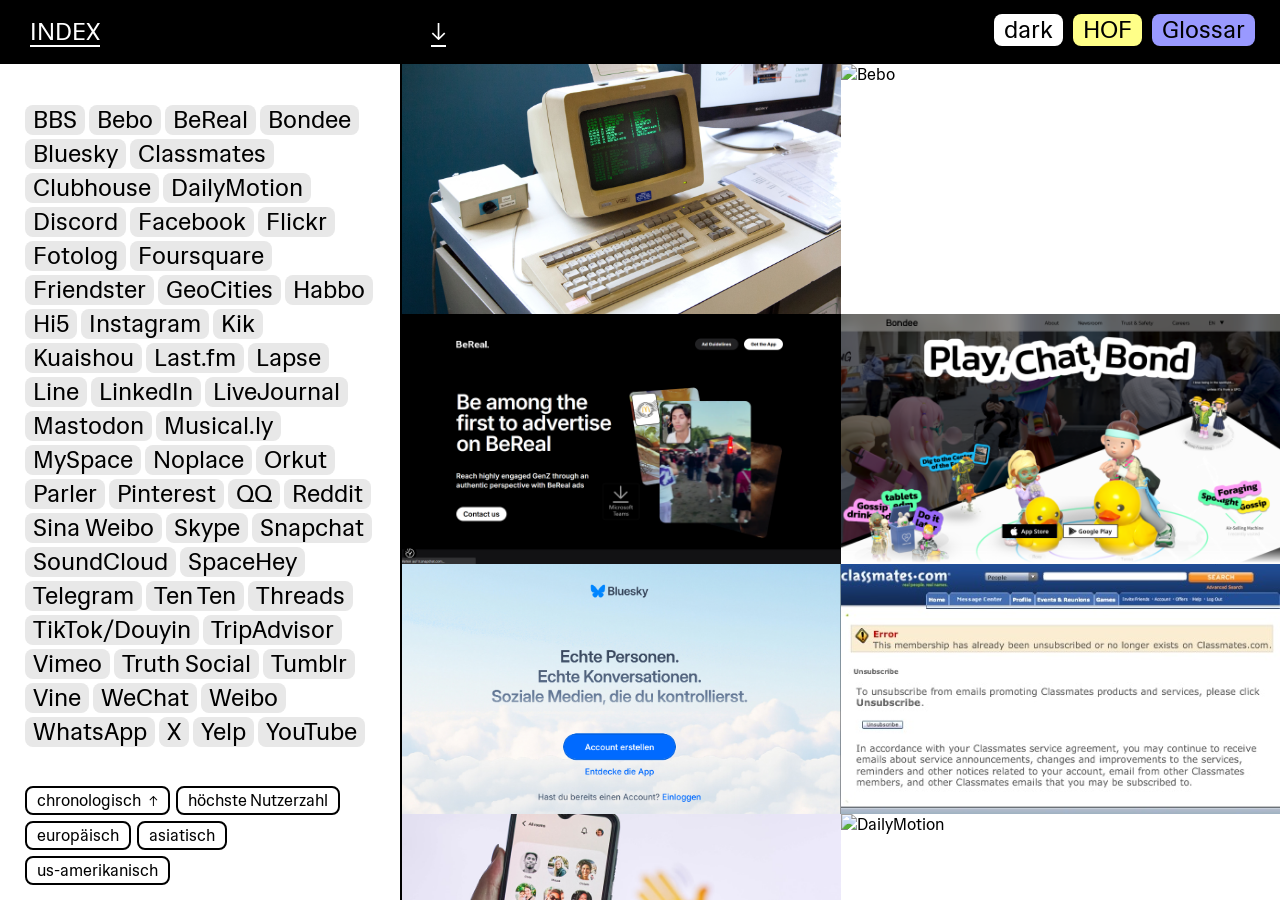
==== index.html @ 4278ba9f "Pause in HOF umbenannt, Funktionalität gefixt" ====
<!DOCTYPE html>
<html lang="de">
<html lang="de" data-theme="light">


<head>
  <meta charset="UTF-8">
  <title>Social Media Index</title>  
  <link rel="stylesheet" href="hof.html">
  <link rel="stylesheet" href="glossar.html">
  <link rel="stylesheet" href="style.css">
  <link rel="stylesheet" href="buttons.css">
  <script src="scripts/detailspalte-inhalte.js" defer></script>
  <script src="scripts/verstehe-ich-nicht.js" defer></script>
  <link href="https://fonts.googleapis.com/css2?family=Hedvig+Letters+Serif&display=swap" rel="stylesheet">
  <link href="https://fonts.googleapis.com/css2?family=Hedvig+Letters+Sans&display=swap" rel="stylesheet">
</head>




<body>
  <div class="container">

    <!-- Index -->
    <div class="column" id="col1">
      <div class="column-header" id="header1">
        <h2>Index</h2>
        <div class="theme-button" id="theme-button-col1">
          <h1 id="theme-text-col1">dark</h1>
        </div>
      </div>
    <div class="column-content">
        <ul class="timeline" id="timeline">
          <li><button class="timeline-item" data-id="bbs">BBS</button></li>
          <li><button class="timeline-item" data-id="geocities">GeoCities</button></li>
          <li><button class="timeline-item" data-id="classmates">Classmates</button></li>
          <!-- <li><button class="timeline-item" data-id="sixdegrees">SixDegrees</button></li> -->
          <li><button class="timeline-item" data-id="livejournal">LiveJournal</button></li>
          <li><button class="timeline-item" data-id="qq">QQ</button></li>
          <li><button class="timeline-item" data-id="tripadvisor">TripAdvisor</button></li>
          <li><button class="timeline-item" data-id="habbo">Habbo</button></li>
          <li><button class="timeline-item" data-id="friendster">Friendster</button></li>
          <!-- <li><button class="timeline-item" data-id="jappy">Jappy</button></li> -->
          <li><button class="timeline-item" data-id="fotolog">Fotolog</button></li>
          <li><button class="timeline-item" data-id="lastfm">Last.fm</button></li>
          <li><button class="timeline-item" data-id="linkedin">LinkedIn</button></li>
          <li><button class="timeline-item" data-id="myspace">MySpace</button></li>
          <li><button class="timeline-item" data-id="hi5">Hi5</button></li>
          <!-- <li><button class="timeline-item" data-id="4chan">4chan</button></li> -->
          <li><button class="timeline-item" data-id="skype">Skype</button></li>
          <li><button class="timeline-item" data-id="facebook">Facebook</button></li>
          <li><button class="timeline-item" data-id="flickr">Flickr</button></li>
          <li><button class="timeline-item" data-id="orkut">Orkut</button></li>
          <li><button class="timeline-item" data-id="yelp">Yelp</button></li>
          <li><button class="timeline-item" data-id="vimeo">Vimeo</button></li>
          <li><button class="timeline-item" data-id="youtube">YouTube</button></li>
          <li><button class="timeline-item" data-id="reddit">Reddit</button></li>
          <li><button class="timeline-item" data-id="bebo">Bebo</button></li>
          <!-- <li><button class="timeline-item" data-id="delicious">Qzone</button></li> -->
          <li><button class="timeline-item" data-id="x">X</button></li>
          <li><button class="timeline-item" data-id="dailymotion">DailyMotion</button></li>
          <li><button class="timeline-item" data-id="tumblr">Tumblr</button></li>
          <li><button class="timeline-item" data-id="soundcloud">SoundCloud</button></li>
          <li><button class="timeline-item" data-id="whatsapp">WhatsApp</button></li>
          <li><button class="timeline-item" data-id="weibo2009">Weibo</button></li>
          <li><button class="timeline-item" data-id="pinterest">Pinterest</button></li>
          <li><button class="timeline-item" data-id="foursquare">Foursquare</button></li>
          <li><button class="timeline-item" data-id="instagram">Instagram</button></li>
          <li><button class="timeline-item" data-id="sinaweibo2010">Sina Weibo</button></li>
          <li><button class="timeline-item" data-id="wechat">WeChat</button></li>
          <li><button class="timeline-item" data-id="snapchat">Snapchat</button></li>
          <li><button class="timeline-item" data-id="kuaishou">Kuaishou</button></li>
          <li><button class="timeline-item" data-id="line">Line</button></li>
          <li><button class="timeline-item" data-id="vine">Vine</button></li>
          <li><button class="timeline-item" data-id="kik">Kik</button></li>
          <li><button class="timeline-item" data-id="telegram">Telegram</button></li>
          <li><button class="timeline-item" data-id="discord">Discord</button></li>
          <li><button class="timeline-item" data-id="tiktok">TikTok/Douyin</button></li>
          <li><button class="timeline-item" data-id="medium">Musical.ly</button></li>
          <!-- <li><button class="timeline-item" data-id="ello">Ello</button></li> -->
          <!-- <li><button class="timeline-item" data-id="periscope">Periscope</button></li> -->
          <li><button class="timeline-item" data-id="mastodon">Mastodon</button></li>
          <!-- <li><button class="timeline-item" data-id="houseparty">Houseparty</button></li> -->
          <!-- <li><button class="timeline-item" data-id="byte">Byte</button></li> -->
          <li><button class="timeline-item" data-id="threads">Threads</button></li>
          <li><button class="timeline-item" data-id="clubhouse">Clubhouse</button></li>
          <li><button class="timeline-item" data-id="parler">Parler</button></li>
          <li><button class="timeline-item" data-id="bondee">Bondee</button></li>
          <li><button class="timeline-item" data-id="bereal">BeReal</button></li>
          <li><button class="timeline-item" data-id="spacehey">SpaceHey</button></li>
          <li><button class="timeline-item" data-id="truthsocial">Truth Social</button></li>
          <li><button class="timeline-item" data-id="lapse">Lapse</button></li>
          <li><button class="timeline-item" data-id="noplace">Noplace</button></li>
          <li><button class="timeline-item" data-id="bluesky">Bluesky</button></li>
          <li><button class="timeline-item" data-id="tenten">Ten Ten</button></li>
        </ul>

        
      <!-- Sortierleiste -->
      <div id="sortBar">
            <!--<span class="sort-label">Sortieren nach:</span> -->
            <button class="sort-btn" data-sort="year">chronologisch <span class="sort-arrow">↑</span></button>
            <button class="sort-btn" data-sort="users">höchste Nutzerzahl</button>
            <!-- <button class="sort-btn" data-sort="value">aktueller Marktwert</button> -->
            <button class="sort-btn" data-sort="european">europäisch</button>
            <button class="sort-btn" data-sort="asian">asiatisch</button>
            <button class="sort-btn" data-sort="us-american">us-amerikanisch</button>
          </div>

      </div>
    </div>
    

    <!-- Resize Divider -->
    <div class="resize-divider" id="resize-divider"></div>

    <!--  ↓ -->
    <div class="column" id="col2">
      <div class="column-header" id="header2">
        <h2> ↓</h2>
      </div>
      <div class="column-content" id="grid-container">
          <div class="grid-item" data-id="bbs" data-continent="us">
            <img class="dynamic-image" src="bilder/bbs2.jpg" alt="BBS">
            <img class="dynamic-image hover-image" src="bilder/bbs4.png" alt="BBS">
          </div>
          <div class="grid-item" data-id="geocities" data-continent="us">
            <img class="dynamic-image" src="bilder/geocities3.png" alt="GeoCities">
            <img class="dynamic-image hover-image" src="bilder/geocities4.png" alt="GeoCities">
          </div>
          <div class="grid-item" data-id="classmates" data-continent="us">
            <img class="dynamic-image" src="bilder/classmates1.jpg" alt="Classmates">
            <img class="dynamic-image hover-image" src="bilder/classmates2.png" alt="Classmates">
          </div>
          <div class="grid-item" data-id="livejournal" data-continent="us">
            <img class="dynamic-image" src="bilder/livejournal2.jpg" alt="LiveJournal">
            <img class="dynamic-image hover-image" src="bilder/livejournal2.png" alt="LiveJournal">
          </div>
          <div class="grid-item" data-id="qq" data-continent="asia">
            <img class="dynamic-image" src="bilder/qq3.png" alt="QQ">
            <img class="dynamic-image hover-image" src="bilder/qq2.png" alt="QQ">
          </div>
          <div class="grid-item" data-id="tripadvisor" data-continent="us">
            <img class="dynamic-image" src="bilder/tripadvisor1.jpg" alt="TripAdvisor">
            <img class="dynamic-image hover-image" src="bilder/tripadvisor2.png" alt="TripAdvisor">
          </div>
          <div class="grid-item" data-id="habbo" data-continent="europe">
            <img class="dynamic-image" src="bilder/habbo1.jpg" alt="Habbo">
            <img class="dynamic-image hover-image" src="bilder/habbo2.png" alt="Habbo">
          </div>
          <div class="grid-item" data-id="friendster" data-continent="us">
            <img class="dynamic-image" src="bilder/friendster1.jpg" alt="Friendster">
            <img class="dynamic-image hover-image" src="bilder/friendster2.png" alt="Friendster">
          </div>
          <div class="grid-item" data-id="fotolog" data-continent="south-america">
            <img class="dynamic-image" src="bilder/fotolog1.jpg" alt="Fotolog">
            <img class="dynamic-image hover-image" src="bilder/fotolog2.png" alt="Fotolog">
          </div>
          <div class="grid-item" data-id="lastfm" data-continent="europe">
            <img class="dynamic-image" src="bilder/lastfm.png" alt="Last.fm">
            <img class="dynamic-image hover-image" src="bilder/lastfm2.png" alt="Last.fm">
          </div>
          <div class="grid-item" data-id="linkedin" data-continent="us">
            <img class="dynamic-image" src="bilder/linkedin1.jpg" alt="LinkedIn">
            <img class="dynamic-image hover-image" src="bilder/linkedin2.png" alt="LinkedIn">
          </div>
          <div class="grid-item" data-id="myspace" data-continent="us">
            <img class="dynamic-image" src="bilder/myspace4.jpg" alt="MySpace">
            <img class="dynamic-image hover-image" src="bilder/myspace3.jpg" alt="MySpace">
          </div>
          <div class="grid-item" data-id="hi5" data-continent="us">
            <img class="dynamic-image" src="bilder/hi51.jpg" alt="Hi5">
            <img class="dynamic-image hover-image" src="bilder/hi52.png" alt="Hi5">
          </div>
          <div class="grid-item" data-id="skype" data-continent="europe">
            <img class="dynamic-image" src="bilder/skype1.jpg" alt="Skype">
            <img class="dynamic-image hover-image" src="bilder/skype2.png" alt="Skype">
          </div>
          <div class="grid-item" data-id="facebook" data-continent="us">
            <img class="dynamic-image" src="bilder/facebook6.jpg" alt="Facebook">
            <img class="dynamic-image hover-image" src="bilder/facebook10.jpg" alt="Facebook">
          </div>
          <div class="grid-item" data-id="flickr" data-continent="us">
            <img class="dynamic-image" src="bilder/flickr1.jpg" alt="Flickr">
            <img class="dynamic-image hover-image" src="bilder/flickr2.png" alt="Flickr">
          </div>
          <div class="grid-item" data-id="orkut" data-continent="us">
            <img class="dynamic-image" src="bilder/orkut3.jpg" alt="Orkut">
            <img class="dynamic-image hover-image" src="bilder/orkut2.jpg" alt="Orkut">
          </div>
          <div class="grid-item" data-id="yelp" data-continent="us">
            <img class="dynamic-image" src="bilder/yelp1.jpg" alt="Yelp">
            <img class="dynamic-image hover-image" src="bilder/yelp2.png" alt="Yelp">
          </div>
          <div class="grid-item" data-id="vimeo" data-continent="europe">
            <img class="dynamic-image" src="bilder/vimeo1.jpg" alt="Vimeo">
            <img class="dynamic-image hover-image" src="bilder/vimeo2.png" alt="Vimeo">
          </div>
          <div class="grid-item" data-id="youtube" data-continent="us">
            <img class="dynamic-image" src="bilder/youtube1.jpg" alt="YouTube">
            <img class="dynamic-image hover-image" src="bilder/youtube2.png" alt="YouTube">
          </div>
          <div class="grid-item" data-id="reddit" data-continent="us">
            <img class="dynamic-image" src="bilder/reddit1.jpg" alt="Reddit">
            <img class="dynamic-image hover-image" src="bilder/reddit2.png" alt="Reddit">
          </div>
          <div class="grid-item" data-id="bebo" data-continent="us">
            <img class="dynamic-image" src="bilder/bebo1.jpg" alt="Bebo">
            <img class="dynamic-image hover-image" src="bilder/bebo2.png" alt="Bebo">
          </div>
          <div class="grid-item" data-id="x" data-continent="us">
            <img class="dynamic-image" src="bilder/x1.jpg" alt="X">
            <img class="dynamic-image hover-image" src="bilder/x2.png" alt="X">
          </div>
          <div class="grid-item" data-id="dailymotion" data-continent="europe">
            <img class="dynamic-image" src="bilder/dailymotion1.jpg" alt="DailyMotion">
            <img class="dynamic-image hover-image" src="bilder/dailymotion2.png" alt="DailyMotion">
          </div>
          <div class="grid-item" data-id="tumblr" data-continent="us">
            <img class="dynamic-image" src="bilder/tumblr1.jpg" alt="Tumblr">
            <img class="dynamic-image hover-image" src="bilder/tumblr2.png" alt="Tumblr">
          </div>
          <div class="grid-item" data-id="soundcloud" data-continent="europe">
            <img class="dynamic-image" src="bilder/soundcloud.jpg" alt="SoundCloud">
            <img class="dynamic-image hover-image" src="bilder/soundcloud2.png" alt="SoundCloud">
          </div>
          <div class="grid-item" data-id="whatsapp" data-continent="us">
            <img class="dynamic-image" src="bilder/whatsapp1.jpg" alt="WhatsApp">
            <img class="dynamic-image hover-image" src="bilder/whatsapp2.png" alt="WhatsApp">
          </div>
          <div class="grid-item" data-id="weibo2009" data-continent="asia">
            <img class="dynamic-image" src="bilder/weibo1.jpg" alt="Weibo">
            <img class="dynamic-image hover-image" src="bilder/weibo2.png" alt="Weibo">
          </div>
          <div class="grid-item" data-id="pinterest" data-continent="us">
            <img class="dynamic-image" src="bilder/pinterest1.jpg" alt="Pinterest">
            <img class="dynamic-image hover-image" src="bilder/pinterest2.png" alt="Pinterest">
          </div>
          <div class="grid-item" data-id="foursquare" data-continent="us">
            <img class="dynamic-image" src="bilder/foursquare1.jpg" alt="Foursquare">
            <img class="dynamic-image hover-image" src="bilder/foursquare2.png" alt="Foursquare">
          </div>
          <div class="grid-item" data-id="instagram" data-continent="us">
            <img class="dynamic-image" src="bilder/instagram1.jpg" alt="Instagram">
            <img class="dynamic-image hover-image" src="bilder/instagram2.png" alt="Instagram">
          </div>
          <div class="grid-item" data-id="sinaweibo2010" data-continent="asia">
            <img class="dynamic-image" src="bilder/sinaweibo1.jpg" alt="Sina Weibo">
            <img class="dynamic-image hover-image" src="bilder/sinaweibo2.png" alt="Sina Weibo">
          </div>
          <div class="grid-item" data-id="wechat" data-continent="asia">
            <img class="dynamic-image" src="bilder/wechat1.jpg" alt="WeChat">
            <img class="dynamic-image hover-image" src="bilder/wechat2.png" alt="WeChat">
          </div>
          <div class="grid-item" data-id="snapchat" data-continent="us">
            <img class="dynamic-image" src="bilder/snapchat1.jpg" alt="Snapchat">
            <img class="dynamic-image hover-image" src="bilder/snapchat2.png" alt="Snapchat">
          </div>
          <div class="grid-item" data-id="kuaishou" data-continent="asia">
            <img class="dynamic-image" src="bilder/kuaishou1.jpg" alt="Kuaishou">
            <img class="dynamic-image hover-image" src="bilder/kuaishou2.png" alt="Kuaishou">
          </div>
          <div class="grid-item" data-id="line" data-continent="asia">
            <img class="dynamic-image" src="bilder/line1.jpg" alt="Line">
            <img class="dynamic-image hover-image" src="bilder/line2.png" alt="Line">
          </div>
          <div class="grid-item" data-id="vine" data-continent="us">
            <img class="dynamic-image" src="bilder/vine1.jpg" alt="Vine">
            <img class="dynamic-image hover-image" src="bilder/vine2.png" alt="Vine">
          </div>
          <div class="grid-item" data-id="kik" data-continent="canada">
            <img class="dynamic-image" src="bilder/kik1.jpg" alt="Kik">
            <img class="dynamic-image hover-image" src="bilder/kik2.png" alt="Kik">
          </div>
          <div class="grid-item" data-id="telegram" data-continent="europe">
            <img class="dynamic-image" src="bilder/telegram1.jpg" alt="Telegram">
            <img class="dynamic-image hover-image" src="bilder/telegram2.png" alt="Telegram">
          </div>
          <div class="grid-item" data-id="discord" data-continent="us">
            <img class="dynamic-image" src="bilder/discord1.png" alt="Discord">
            <img class="dynamic-image hover-image" src="bilder/discord1.png" alt="Discord">
          </div>
          <div class="grid-item" data-id="tiktok" data-continent="asia">
            <img class="dynamic-image" src="bilder/tiktok3.jpg" alt="TikTok">
            <img class="dynamic-image hover-image" src="bilder/tiktok1.jpg" alt="TikTok">
          </div>
          <div class="grid-item" data-id="medium" data-continent="us">
            <img class="dynamic-image" src="bilder/musically1.jpg" alt="Musical.ly">
            <img class="dynamic-image hover-image" src="bilder/musically2.png" alt="Musical.ly">
          </div>
          <div class="grid-item" data-id="mastodon" data-continent="europe">
            <img class="dynamic-image" src="bilder/mastodon1.png" alt="Mastodon">
            <img class="dynamic-image hover-image" src="bilder/mastodon1.png" alt="Mastodon">
          </div>
          <div class="grid-item" data-id="threads" data-continent="us">
            <img class="dynamic-image" src="bilder/threads1.jpg" alt="Threads">
            <img class="dynamic-image hover-image" src="bilder/threads2.png" alt="Threads">
          </div>
          <div class="grid-item" data-id="clubhouse" data-continent="us">
            <img class="dynamic-image" src="bilder/clubhouse2.jpg" alt="Clubhouse">
            <img class="dynamic-image hover-image" src="bilder/clubhouse1.png" alt="Clubhouse">
          </div>
          <div class="grid-item" data-id="parler" data-continent="us">
            <img class="dynamic-image" src="bilder/parler.png" alt="Parler">
            <img class="dynamic-image hover-image" src="bilder/parler3.png" alt="Parler">
          </div>
          <div class="grid-item" data-id="bondee" data-continent="asia">
            <img class="dynamic-image" src="bilder/bondee.png" alt="Bondee">
            <img class="dynamic-image hover-image" src="bilder/bondee3.png" alt="Bondee">
          </div>
          <div class="grid-item" data-id="bereal" data-continent="europe">
            <img class="dynamic-image" src="bilder/bereal1.png" alt="BeReal">
            <img class="dynamic-image hover-image" src="bilder/bereal1.png" alt="BeReal">
          </div>
          <div class="grid-item" data-id="spacehey" data-continent="europe">
            <img class="dynamic-image" src="bilder/spacehey2.png" alt="SpaceHey">
            <img class="dynamic-image hover-image" src="bilder/spacehey1.png" alt="SpaceHey">
          </div>
          <div class="grid-item" data-id="truthsocial" data-continent="us">
            <img class="dynamic-image" src="bilder/truthsocial3.png" alt="Truth Social">
            <img class="dynamic-image hover-image" src="bilder/truthsocial2.png" alt="Truth Social">
          </div>
          <div class="grid-item" data-id="lapse" data-continent="europe">
            <img class="dynamic-image" src="bilder/lapse.png" alt="Lapse">
            <img class="dynamic-image hover-image" src="bilder/lapse.png" alt="Lapse">
          </div>
          <div class="grid-item" data-id="noplace" data-continent="europe">
            <img class="dynamic-image" src="bilder/noplace2.png" alt="Noplace">
            <img class="dynamic-image hover-image" src="bilder/noplace4.png" alt="Noplace">
          </div>
          <div class="grid-item" data-id="bluesky" data-continent="us">
            <img class="dynamic-image" src="bilder/bluesky.png" alt="Bluesky">
            <img class="dynamic-image hover-image" src="bilder/bluesky2.png" alt="Bluesky">
          </div>
          <div class="grid-item" data-id="tenten" data-continent="europe">
            <img class="dynamic-image" src="bilder/tenten1.png" alt="Ten Ten">
            <img class="dynamic-image hover-image" src="bilder/tenten1.png" alt="Ten Ten">
          </div>
      </div> 
    </div>


    <!-- Geschichte sozialer Netzwerke 
    <div class="column" id="col3">
      <div class="column-header" id="header3">
        <h2>soziale Netzwerke</h2>
      </div>
      <div class="column-content">
        <div class="index-detail">

        <p class="top">Plattformen wie TikTok, Instagram oder Facebook bezeichnen wir als „soziale" Medien, doch fördern
            sie wirklich menschliche Verbindung? Im Zuge meiner Bachelorarbeit („Wie überlebe ich mit
            Smartphone? Ein postdigitaler Survival-Guide") stellte ich fest, dass dies oft nicht der Fall ist:
            Durch Filterblasen, Endlosschleifen und polarisierende Algorithmen isolieren soziale Medien uns
            häufig. In meinem Masterprojekt möchte ich mich nun dieser Frage widmen: Was passiert, wenn wir das
            Soziale in diesen Medien radikal neu denken? Das angestrebte Projekt soll eine spekulative
            Auseinandersetzung mit der Idee eines neuartigen sozialen Mediums sein, einer Plattform, die
            sich nicht dem Prinzip der Aufmerksamkeit unterwirft, sondern einem digitalen Perspektivwechsel
            verpflichtet ist. Sie soll Empathie fördern, Brücken schlagen und reale emotionale Begegnungen zwischen
            Menschen
            ermöglichen, statt sie zu simulieren. Im Rahmen des Projekts möchte ich eine digitale Publikation
            gestalten, die diese Utopie skizziert und greifbar macht. Inspiriert von analogen Praktiken wie
            Brieffreundschaften und dem Prinzip des Zuhörens ohne Vorurteil soll ein Produkt entstehen, das
            sich zwischen Konzeptbuch, interaktiver Website, Forum und vielleicht auch analoger Intervention
            bewegt.</p>


        <p class="underlined">Ursprung</p><p>Die Wurzeln sozialer Medien liegen im Analogen: in Höhlenmalereien, im Stein von Rosette, in der Lutherbibel, 
            in der ersten Zeitung und im Telegraphen. Sie liegen im menschlichen Bedürfnis nach Kommunikation und Gemeinschaft.
            Doch über die Jahrtausende haben sich nicht nur die Medien, die Menschen zur Verfügung stehen verändert, sondern auch sie selbst.</p><p>1978 entstand mit dem Bulletin Board System (BBS) die erste Form
            digitaler Öffentlichkeit. Texte wurden über Telefonleitungen geteilt und waren sichtbar für alle, die sich
            einwählten. Diese frühen Netze funktionierten wie lokale Gemeinschaften und basierten ausschließlich auf Text.
            In den 1980er-Jahren folgten Projekte wie The WELL, die den Gedanken vertieften, dass Netzwerke Orte des
            Austauschs und kollektiver Intelligenz sein könnten. 
            Mit der Einführung des World Wide Web in den 1990er-Jahren verschob sich der Fokus. GeoCities (1994) und ähnliche
            Plattformen ermöglichten es, individuelle Räume zu schaffen – digitale Häuser mit eigenen Inhalten. Die Idee
            persönlicher Präsenz im Netz war geboren. Classmates.com (1995) digitalisierte soziale Erinnerungen,
            SixDegrees.com (1997) formulierte das Prinzip der „vernetzten Identität“: Profile, Beziehungen, geteilte
            Inhalte. Dieses Konzept wurde zur Grundlage aller späteren Plattformen.</p>

            <p class="indent"> Aus diesen frühen Formen entstanden
            in den 2000er-Jahren neue Verzweigungen. Friendster (2001) legte den Fokus auf soziale Bindungen, MySpace
            (2003) auf Selbstdarstellung und Musik, LinkedIn auf berufliche Beziehungen. Facebook (2004) vereinte all
            diese Prinzipien und schuf ein modulares System sozialer Interaktion: Freundschaft, Status, Bild,
            Zustimmung. Die Plattform wurde zum zentralen Knotenpunkt des digitalen Lebens und prägte für ein Jahrzehnt
            die Vorstellung davon, was „soziale Medien“ sind. Parallel dazu entstanden spezialisierte Seiten. YouTube
            (2005) verlagerte Kommunikation in den audiovisuellen Raum, Reddit strukturierte Gemeinschaften thematisch,
            Twitter kondensierte sie auf kurze Nachrichten. Diese Plattformen trieben eine Entwicklung voran, die bis
            heute zentral ist: Der Übergang von linearem Austausch zu algorithmischer Verteilung. Inhalte wurden nicht
            mehr primär chronologisch, sondern nach Relevanz angezeigt – eine unsichtbare Ordnung, gesteuert durch
            Berechnung. Mit dem Smartphone begann eine neue Phase. Instagram (2010), Snapchat (2011) und TikTok (2016)
            verschmolzen Medienproduktion, Konsum und soziale Interaktion. Der Alltag selbst wurde zum Inhalt. Bilder
            und Videos ersetzten Texte als bevorzugte Kommunikationsform.</p>

            <p class="indent">Gleichzeitig verlagerte sich soziale
            Wahrnehmung ins Visuelle: Identität wurde zu Oberfläche, Anerkennung zu Metrik. Gesellschaftlich fiel diese
            Entwicklung in eine Zeit wachsender Mobilität und Individualisierung. Plattformen dienten zunehmend nicht
            nur der Kommunikation, sondern der Selbstverortung. Tinder (2012) übertrug soziale Mechanismen auf Intimität
            und Auswahl, LinkedIn auf Arbeit, BeReal (2020) auf Authentizität. Jede neue Anwendung reagierte auf eine
            Lücke oder Überforderung der vorherigen. Der Stammbaum der sozialen Medien lässt sich daher nicht nur
            technisch, sondern auch kulturell lesen. Aus den textbasierten Foren entstanden Räume der Selbstdarstellung,
            aus diesen wiederum Märkte der Aufmerksamkeit. Der Algorithmus übernahm die Rolle eines unsichtbarenVermittlers, der Beziehungen, Interessen und Emotionen sortiert.</p>

            <p class="indent"> Die Struktur des Sozialen wandelte sich von
            wechselseitigem Austausch zu datengetriebener Selektion. Heute ist das Netzwerk kein Werkzeug mehr, sondern
            Umwelt. Jede Plattform trägt die DNA ihrer Vorgänger in sich: das Gemeinschaftsprinzip von BBS, die
            Diskussionskultur von The WELL, die Profilstruktur von SixDegrees, die Oberflächenlogik von Facebook, die
            Beschleunigung von Twitter und die Performativität von TikTok. Die Evolution sozialer Medien ist damit nicht
            abgeschlossen, sondern fortlaufend – ein System, das sich selbst beobachtet, imitiert und neu erfindet,
            während es die Kommunikationsformen seiner Nutzer in Echtzeit reproduziert.</p><p class="underlined">Zukunft</p>Die Entwicklung sozialer Medien steht nicht still. Während die erste Generation den digitalen Raum erschloss und
            die zweite ihn strukturierte, beginnt nun eine dritte Phase: die Integration sozialer Systeme in technische
            Infrastrukturen, die sich selbst anpassen, beobachten und handeln können. Die Plattformen der Gegenwart – TikTok,
            Instagram, X, Reddit, Threads – sind nicht länger bloße Werkzeuge, sondern Teil eines vernetzten Ökosystems, das
            Verhalten in Daten übersetzt und daraus neue Formen sozialer Interaktion erzeugt. Künstliche Intelligenz wird dabei
            zum zentralen Vermittler: Sie filtert, kuratiert, generiert und personalisiert Inhalte in Echtzeit.
            <a href="https://www.britannica.com/topic/social-network" target="_blank" rel="noopener noreferrer">🡒Britannica</a>
            </p>

            <p class="indent">
            Diese neue Stufe sozialer Medien zeichnet sich durch Automatisierung, Simulation und Verschmelzung aus. Virtuelle
            Avatare übernehmen Kommunikation, algorithmische Systeme erzeugen Emotionen, und maschinelles Lernen schreibt die
            soziale Grammatik fort. Plattformen wie TikTok oder Instagram Reels zeigen, wie KI-gesteuerte Empfehlungssysteme
            nicht nur Interessen abbilden, sondern sie erzeugen. Der Strom der Inhalte wird dadurch weniger Ausdruck menschlicher
            Kreativität als Spiegel kollektiver Datenmuster. Soziale Medien beginnen, die Aufmerksamkeit zu gestalten, bevor sie
            überhaupt entsteht.
            <a href="https://www.nature.com/articles/s41599-022-01204-8" target="_blank" rel="noopener noreferrer">🡒Nature</a>
            <a href="https://www.pewresearch.org/internet/2023/05/18/how-ai-is-reshaping-online-experiences/" target="_blank" rel="noopener noreferrer">🡒Pew Research</a>
            </p>Parallel dazu verschieben sich Grenzen zwischen Plattform, Medium und Realität. Das „Social Web“ wird zum
            „Ambient Web“ – ein allgegenwärtiges Netzwerk, das über Spracheingabe, Wearables und virtuelle Räume in den
            Alltag eingebettet ist. Das Metaverse, als Vision einer persistenten, dreidimensionalen Online-Umgebung,
            verdeutlicht diesen Trend: soziale Präsenz ohne physischen Raum, Identität ohne Körper, Interaktion ohne Grenze.
            Ob sich diese Vorstellung durchsetzt, hängt weniger von Technologie als von Akzeptanz ab. Schon heute experimentieren
            Plattformen wie Horizon Worlds oder Roblox mit hybriden Räumen, in denen Konsum, Spiel und soziale Erfahrung
            ununterscheidbar werden.
            <a href="https://www.wired.com/story/the-metaverse-is-just-getting-started/" target="_blank" rel="noopener noreferrer">🡒Wired</a>
            <a href="https://www.theguardian.com/technology/2023/oct/29/metaverse-future-online-identity" target="_blank" rel="noopener noreferrer">🡒The Guardian</a>
            Gleichzeitig wächst das Bewusstsein für die Schattenseiten dieser Entwicklung.           
            </p>

            <p class="indent">
            Themen wie Datenschutz,
            algorithmische Diskriminierung, psychische Gesundheit und Desinformation prägen die Diskussion über die
            Zukunft sozialer Medien. Plattformen experimentieren mit Transparenz, Dezentralisierung und Nutzermitbestimmung.
            Neue Netzwerke wie Mastodon oder Bluesky versuchen, soziale Kommunikation von zentralen Servern zu lösen und
            wieder in gemeinschaftliche Verantwortung zu überführen. Web3-Initiativen und Blockchain-Modelle stellen die
            Frage, ob digitale Gemeinschaften künftig gemeinschaftlich besessen und verwaltet werden können – ein Rückgriff
            auf die Ideale der frühen Netzkultur, transformiert durch neue Technik.
            <a href="https://www.pewresearch.org/internet/2022/07/07/the-future-of-decentralized-social-networks/" target="_blank" rel="noopener noreferrer">🡒Pew Research</a>
            <a href="https://www.zdnet.com/article/how-web3-is-reshaping-social-media/" target="_blank" rel="noopener noreferrer">🡒ZDNET</a>
            <p class="indent">
            Die Zukunft sozialer Medien wird somit von zwei Kräften geprägt: der Automatisierung und der Rückbesinnung.
            Einerseits entstehen Systeme, die Inhalte ohne menschliches Zutun erzeugen und verbreiten – von KI-generierten
            Influencern bis hin zu vollständig synthetischen Gemeinschaften. Andererseits wächst das Bedürfnis nach Authentizität,
            Privatheit und Kontrolle. Zwischen diesen Polen wird sich das Soziale neu definieren. Plattformen werden weniger
            Orte des Austauschs sein als dynamische Spiegel kollektiven Bewusstseins – ein Geflecht aus Mensch, Maschine und
            Algorithmus, das fortlaufend lernt, sich selbst zu beobachten. Vielleicht liegt die Zukunft sozialer Medien nicht
            mehr in der Plattform, sondern in der Wahrnehmung: im unsichtbaren Netzwerk, das alles verbindet, ohne dass wir es
            merken.
            <a href="https://www.nature.com/articles/d41586-024-00510-4" target="_blank" rel="noopener noreferrer">🡒Nature</a>
            <a href="https://www.theatlantic.com/technology/archive/2023/09/future-social-media-ai/675448/" target="_blank" rel="noopener noreferrer">🡒The Atlantic</a>
            </p>
        </div>
      </div>
    </div> -->


    <!-- Detailspalte -->
    <div class="column detail-column" id="detail">
      <div class="detail-header">
        <button class="close-btn" id="detail-close"> <h1>X</h1></button>
        <h1 id="detail-title">Detail</h1>
      </div>
      <div class="column-content" id="detail-content">
      </div>
      <div class="detail-filters">
        <button class="sort-btn filter-btn active" data-filter="all">alles</button>
        <button class="sort-btn filter-btn" data-filter="image">Bild</button>
        <button class="sort-btn filter-btn" data-filter="text">Text</button>
      </div>
    </div>
  </div>







  <div class="buttons-container">
    <div class="theme-button" id="theme-button">
      <h1 id="theme-text">dark</h1>
    </div>
    <a href="hof.html" class="hof-button">
      <h1>HOF</h1>
    </a>
    <a href="glossar.html" class="glossar-button">
      <h1>Glossar</h1>
    </a>
  </div>









  <script>
    // Theme-Button Text je nach Theme aktualisieren
    function updateThemeButtonText() {
      const currentTheme = document.documentElement.getAttribute('data-theme');
      const themeText = document.getElementById('theme-text');
      const themeTextCol1 = document.getElementById('theme-text-col1');
      const newText = currentTheme === 'dark' ? 'light' : 'dark';
      
      if (themeText) {
        themeText.textContent = newText;
      }
      if (themeTextCol1) {
        themeTextCol1.textContent = newText;
      }
    }
    
    // Theme wechseln Funktion
    function toggleTheme() {
      const root = document.documentElement;
      const currentTheme = root.getAttribute('data-theme');
      const newTheme = currentTheme === 'dark' ? 'light' : 'dark';
      
      root.setAttribute('data-theme', newTheme);
      localStorage.setItem('theme', newTheme);
      updateThemeButtonText();
    }
    
    // Theme wechseln beim Klick auf theme-button (beide Buttons)
    document.getElementById('theme-button').addEventListener('click', toggleTheme);
    document.getElementById('theme-button-col1').addEventListener('click', toggleTheme);
    
    // Initial setzen
    updateThemeButtonText();

      // HOF Button: gehe zu hof.html
      if (hofButton) {
        hofButton.addEventListener('click', () => {
          window.location.href = 'hof.html';
        });
      }
      </script>


</body>
</html>
---- style.css ----
body {
  margin: 0;
  height: 100vh;
  font-family: Hedvig Letters Sans;
  color: #000000;
}

.container {
  display: grid;
  grid-template-columns: 3fr 2px 0fr 0px 6fr;
  gap: 0;
  height: 100vh;
  transition: grid-template-columns 0.3s ease;
}

.resize-divider {
  width: 1.5px;
  background-color: #000000;
  position: relative;
  z-index: 200;
  margin: 0;
  padding: 0;
  cursor: col-resize;
}











/* Schrift */

h1 {
  font-family: Hedvig Letters Sans;
  margin: 0;
  font-size: 24px;
  line-height: 24px;
  font-weight: 500;
}

h2 {
  font-family: Hedvig Letters Sans;
  margin: 0px;
  font-size: 24px;
  line-height: 44px;
  font-weight: 500;
  text-transform: uppercase;
  text-decoration: underline;
  text-underline-offset: 5px;
  color: #fff!important;
}


p {
  font-family: Hedvig Letters Sans;
  font-size: 22px;
  line-height: 30px;
  margin: 0;
  /* color: #444; */
}

.index-detail a.sm{
  font-size: 21px;
 } 
  
/* Abstand zwischen Paragraphen */
.gap {
    height: 1em;
}

/* Textfeld in Index Detailansicht nicht volle Breite Zeile */
.index-detail p {
  max-width: 70ch;
}

/* Einheitliche Abstände in der Detailspalte */
.index-detail img {
  margin-top: 0;
  margin-bottom: 0.5em;
}

.index-detail figcaption {
  margin-top: 0;
  margin-bottom: 4em;
}

.index-detail p {
  margin-bottom: 2em;
}

/* Info-Box mit 2 Spalten */
.index-detail .info-box {
  display: grid;
  grid-template-columns: auto 1fr;
  gap: 0.2em 10em;
  margin: 2em 0;
  padding-bottom: 2em;
  padding-top: 2em;
  border-bottom: 2px solid #000;
  border-top: 2px solid #000;
  width: 100vw;
  margin-left: calc(-25px);
  padding-left: 25px;
  padding-right: 25px;
  box-sizing: border-box;
  color: #000 !important;
}

.index-detail .info-box p {
  margin: 0;
  font-size: 22px;
  line-height: 31px;
}





/* Erstes Element nach a.sm: mehr Abstand nach oben */
.index-detail .top {
  margin-top: 2em;
}

/* Fortsetzungs-Absätze mit Einzug: kein Abstand zum vorherigen p */
.index-detail p + p.indent {
  margin-top: -2em;
}

.index-detail p.indent {
  text-indent: 3em;
}

.index-detail p + img {
  margin-top: 2em;
}

figcaption {
  max-width: 60ch;
}










/* Columns */
.column-content {
  padding: 25px;
}

.column#col1 {
  overflow-y: auto;
}

#col1 .column-content {
  display: flex;
  flex-direction: column;
  min-height: 100%;
  justify-content: space-between;
}

#col1 .timeline {
  flex: 0 0 auto;
}

#col2 .column-content {
  padding: 0px !important;
  display: grid;
  grid-template-columns: 1fr 1fr;
  grid-auto-rows: 250px;
  box-sizing: border-box;
  background-color: #fff;
}

.grid-item {
  position: relative;
  overflow: hidden;
  cursor: pointer;
}

.grid-item .dynamic-image {
  opacity: 1;
  width: 100%;
  height: 100%;
  object-fit: cover;
  object-position: center;
  display: block;
  margin: 0;
  z-index: 1;
  transition: opacity 1s;
}

.grid-item .hover-image {
  opacity: 0;
  position: absolute;
  top: 0;
  left: 0;
  z-index: 2;
  cursor: crosshair;
    mix-blend-mode: darken;
}

.grid-item:hover .dynamic-image:not(.hover-image) {
  opacity: 0;
}

.grid-item:hover .hover-image {
  opacity: 1;
}

/* Faded state for grid items when continent filter is active */
.grid-item.faded {
  opacity: 0.25;
  filter: grayscale(80%);
  transition: opacity 0.3s ease, filter 0.3s ease;
}

.grid-item.faded:hover {
  opacity: 0.5;
  filter: grayscale(50%);
}






.column-header {
  background-color: #000000;
  padding: 10px 30px;
  position: sticky;
  top: 0;
  z-index: 100;
  margin: 0;
}

/* Header1 flexbox für theme-button Positionierung */
#header1 {
  display: flex;
  align-items: center;
  justify-content: space-between;
}

#header1 .theme-button {
  margin-right: 0;
}

.detail-header {
  display: flex;
  background-color: #b9b9b9;
  padding: 16px 20px 14px 25px;
  position: sticky;
  top: 0;
  border-bottom: 2px solid #000000;
  align-items: center;
  gap: 12px;
  z-index: 100;
}


[data-theme="dark"] .column-header {
  background-color: #ffffff;
  color: #000000;
}
[data-theme="dark"] .detail-header {
  border-bottom: 2px solid #fff;
}


[data-theme="dark"] .column-header h2 {
  color: #000000 !important;
}

[data-theme="dark"] .column-header * {
  color: inherit;
}






/* Index */
.timeline {
  list-style: none;
  padding: 0;
}

.timeline.timeline-flow {
  display: flex;
  flex-wrap: wrap;
  gap: 4px;
}

.timeline.timeline-flow li {
  margin: 0;
}

.timeline-item {
  display: flex;
  padding: 0 8px;
  border-radius: 8px; 
  background: rgb(232, 232, 232);
  cursor: crosshair;
  font-family: inherit;
  font-weight: 500;
  font-size: 24px;
  line-height: 30px;
  color: inherit;
  transition: 0.4s ease;
  border: none;
}

.timeline-item:hover {
  background: rgb(127, 127, 127);
  transition: 0.0s ease;
  color: #ffffff;
}

/* line-height nur ändern wenn Items untereinander stehen (nicht im flow-Modus) */
.timeline:not(.timeline-flow) .timeline-item:hover {
  line-height: 40px;
}

/* Jahreszahl nur anzeigen wenn Items untereinander stehen (nicht im flow-Modus) */
.timeline:not(.timeline-flow) .timeline-item[data-year]:hover::after {
  content: attr(data-year);
  margin-left: 0.5em;
  color: rgb(0, 0, 0);
}

/* Jahreszahlen dauerhaft anzeigen wenn col1 >= 800px */
.timeline.show-years .timeline-item[data-year]::after {
  content: attr(data-year);
  margin-left: 0.5em;
  color: #f0f;
}

[data-theme="dark"] .timeline-item {
  background: rgb(40, 40, 40);
}

[data-theme="dark"] .timeline-item:hover {
  background: rgb(113, 113, 113);
  color: #000;
}

[data-theme="dark"] .timeline:not(.timeline-flow) .timeline-item[data-year]:hover::after {
  color: rgb(255, 255, 255);
}

[data-theme="dark"] .timeline.show-years .timeline-item[data-year]::after {
  color: #f0f;
}

/* Faded-Zustand für gefilterte Timeline-Items */
#timeline li.faded .timeline-item {
  opacity: 0.15;
}






/* Bild */
.dynamic-image {
  opacity: 0;
  max-width: 100%;
  height: 0;
  display: block;
}

.dynamic-image.visible {
  opacity: 1;
  height: auto;
  margin-bottom: 10px;
}







/* Underline Klasse (Warum?) */
.underlined {
  text-decoration: underline;
  text-underline-offset: 3px;
  color: inherit;
}


/* Scrollbar Browser ausblenden */
.column {
  display: flex;
  flex-direction: column;
  overflow-y: auto;
  border: none;
  box-sizing: border-box;

/* Firefox */
scrollbar-width: none; 
/* Internet Explorer und Edge */
-ms-overflow-style: none;  
}

/* Chrome, Safari, Edge (Chromium) */
.column::-webkit-scrollbar {
  display: none;
}









/* Detailspalte */
.detail-column {
  /* grid-column: 2 / span 2; */
  display: none;
}

.detail-column.active {
  display: block;
}

.col-hide {
  display: none !important;
}

[data-theme="dark"] .detail-header {
  color: #000000;
}

.close-btn {
  top: 10px;
  background: #f0f;
  color: rgb(255, 255, 255) !important;
  border: none;
  cursor: w-resize;
  justify-self: flex-start;
  margin: 0 15px 0 0;
  border-radius: 8px;
  padding: 4px 10px; 
}

.close-btn:hover {
  background: rgb(0, 0, 0);
  color: #fff !important;
  border-radius: 8px;
}

.detail-filters {
  position: sticky;
  bottom: 5px;
  margin: 0 -25px;
  width: 100%;
  box-sizing: border-box;
  z-index: 50;
  display: flex;
  justify-content: right;
  align-items: center;
  gap: 5px;
  flex-wrap: wrap;
  background: inherit;
}









/* Index Sortierfunktion */
#col1,
.column-content {
  --column-padding: 25px;
}

#sortBar {
  position: sticky;
  bottom: 10px;
  width: calc(100% + calc(var(--column-padding) * 2));
  margin-left: calc(-1 * var(--column-padding));
  padding: 5px var(--column-padding);
  box-sizing: border-box;
  z-index: 50;
  display: flex;
  justify-content: left;
  align-items: center;
  gap: 6px;
  flex-wrap: wrap;
}


/* Sortier-Buttons */
.sort-btn {
  font-family: 'Hedvig Letters Sans';
  font-size: 16px;
  padding: 2px 10px;
  border: 2px solid #000;
  border-radius: 8px;
  cursor: pointer;
  background-color: #ffffff;
  transition: all 0.3s ease;
}

/* Hover-Effekt */
.sort-btn:hover {
  background-color: rgb(255, 255, 255) !important;
  color: #000 !important;
}

/* Aktiver Button */
.sort-btn.active {
  background-color: #000 !important;
  color: #fff !important;
}

.sort-arrow {
  display: inline-block;
  margin-left: 5px;
  font-size: 14px;
  transition: transform 0.3s ease;
}

.sort-btn[data-sort="year"].desc .sort-arrow {
  transform: rotate(180deg);
}









/* Themes */
:root[data-theme='light'] {
  --bg-color: #ffffff;
  --text-color: #000;
  --accent-color: #000;
  --highlight-text: #f0f;
}

:root[data-theme='dark'] {
  --bg-color: #000000;
  --text-color: #ffffff;
  --accent-color: #000000;
  --highlight-text: #f0f;
}




/* Anwenden der Variablen */
body {
  background-color: var(--bg-color);
  color: var(--text-color);
}

h2 {
  color: var(--accent-color);
}

::selection {
  background-color: var(--highlight-text);
  color: var(--bg-color);  
}








/* Inaktivitäts-Hinweis Animation */
@keyframes resizer-hint {
  0% { opacity: 1; background-color: #000; }
  25% { opacity: 1; background-color: #f0f; }
  100% { opacity: 1; background-color: #000; }
}

@keyframes resizer-hint-dark {
  0% { opacity: 1; background-color: #fff; }
  25% { opacity: 1; background-color: #f0f; }
  100% { opacity: 1; background-color: #fff; }
}

.resize-divider.hint-animation {
  animation: resizer-hint 2s;
}

[data-theme="dark"] .resize-divider.hint-animation {
  animation: resizer-hint-dark 2s;
}

[data-theme="dark"] .resize-divider {
  background-color: #fff;
}

/* Erweiterter Klickbereich mit Pseudo-Element */
.resize-divider::before {
  content: '';
  position: absolute;
  top: 0;
  bottom: 0;
  left: -4px;
  width: 10px;
  cursor: col-resize;
}

.resize-divider:hover,
.resize-divider.active {
  background-color: #f0f;
}

[data-theme="dark"] .resize-divider:hover,
[data-theme="dark"] .resize-divider.active {
  background-color: #f0f;
}

/* Verhindert Text-Selektion während des Resizens */
body.resizing {
  cursor: col-resize !important;
  user-select: none;
  -webkit-user-select: none;
  -moz-user-select: none;
  -ms-user-select: none;
}

body.resizing * {
  cursor: col-resize !important;
}
---- buttons.css ----
/* Container für alle Buttons */
.buttons-container {
  position: fixed;
  top: 0;
  right: 25px;
  z-index: 100;
  display: flex;
  align-items: center;
  gap: 10px;
  margin: 0;
  height: 60px;
}

/* Buttons-Container wenn in #col1 */
.buttons-container.in-col1 {
  position: static;
  height: auto;
  margin-left: auto;
}

/* Buttons ausblenden wenn Detailspalte aktiv ist - außer theme-button */
body:has(.detail-column.active) .buttons-container {
  display: none;
}

/* Theme-button in col1 standardmäßig versteckt */
#theme-button-col1 {
  display: none;
}

/* Theme-button in col1 anzeigen wenn col1 größer ist */
#theme-button-col1.visible {
  display: flex;
}

/* Theme-button soll in #col1 erscheinen wenn Detailspalte aktiv */
body:has(.detail-column.active) #theme-button-col1 {
  display: flex;
}

/* Theme-button im buttons-container verstecken wenn Detailspalte aktiv */
body:has(.detail-column.active) #theme-button {
  display: none;
}

.theme-button {
  z-index: 100;
  cursor: pointer;
  background: rgb(255, 255, 255);
  transition: 0.0s ease;
  border-radius: 8px;
  padding: 4px 10px; 
  color: #000 !important
}

[data-theme="dark"] .theme-button {
    background: rgb(0, 0, 0) !important;
    color: #ffffff !important;
}

.theme-button:hover {
  background: rgb(122, 122, 122) !important;
  transition: 0.0s ease;
}


.glossar-button {
  z-index: 100;
  cursor: pointer;
  background: #99f;
  transition: 0.0s ease;
  border-radius: 8px;
  padding: 4px 10px;
  text-decoration: none;
  color: rgb(0, 0, 0) !important;
}

.glossar-button:hover {
  background: rgb(84, 84, 255);
  transition: 0.0s ease;
}

.hof-button {
  z-index: 100;
  cursor: not-allowed;
  background: #ff8;
  transition: 0.0s ease;
  border-radius: 8px;
  padding: 4px 10px;
  text-decoration: none;
  color: rgb(0, 0, 0) !important;
}

.hof-button:hover {
  background: #ff0;
  transition: 0.0s ease;
}

.index-button {
  z-index: 100;
  cursor: pointer;
  background: rgb(255, 255, 255);
  transition: 0.0s ease;
  border-radius: 8px;
  padding: 4px 10px;
  text-decoration: none;
  color: #000 !important;
}

.index-button:hover {
  background: rgb(0, 0, 0);
  transition: 0.0s ease;
  color: #fff !important;
}


/* Wiggle Animation */
@keyframes wiggle {
   0%, 100% {
    transform: rotate(0deg);
   }
   25% {
    transform: rotate(-2deg);
   }
   75% {
    transform: rotate(2deg);
   }
 }

.wiggle {
  animation: wiggle 0.4s ease;
}


.hof-button:active,
.theme-button:active
.glossar-button-active {
  transform: translateY(0);
}







/* Buttons */
.theme-option {
  width: 20px;
  height: 12px;
  border-radius: 5px;
  cursor: pointer;
}

.theme-option.light {
  background-color: rgb(0, 0, 0) !important;
}

.theme-option.dark {
  background-color: rgb(255, 255, 255) !important;
}

.theme-option.active {
  border-color: #00f;
}



/* Farbegbung der Links */
[data-theme="light"] a {
    color: #00f;
}

/* Browser :visited deaktiviert - stattdessen Session-basierte .visited Klasse */
[data-theme="light"] a:visited {
    color: #00f;
}

[data-theme="light"] a.visited:not(.hof-button):not(.glossar-button) {
    color: rgb(35, 0, 162);
    text-decoration: underline;
}

[data-theme="dark"] a {
    color: #75e8ff;
}

/* Browser :visited deaktiviert - stattdessen Session-basierte .visited Klasse */
[data-theme="dark"] a:visited {
    color: #75e8ff;
}

[data-theme="dark"] a.visited:not(.hof-button):not(.glossar-button) {
    color: #22acc8;
    text-decoration: underline;
}





/* Sortierbuttons */
[data-theme="dark"] .sort-btn {
    background-color: #1e1e1e;
    color: #fff;
    border-color: #7b6f6f;
}

[data-theme="dark"] .sort-btn.active {
    background-color: #ffffff !important;
    color: #000000 !important;
    border-color: #fff !important;
}
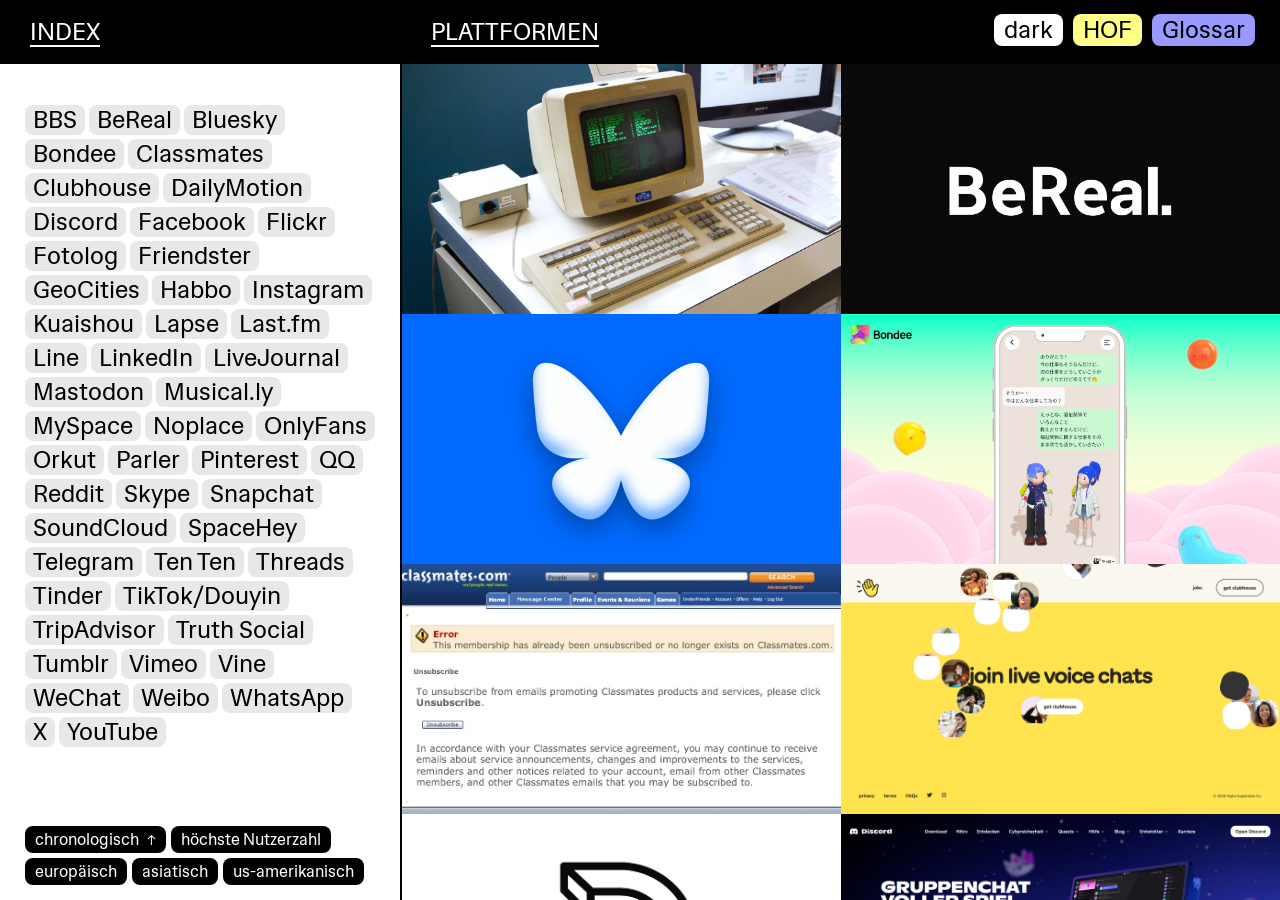
==== commit 18256b9d: "Debugging" ====
--- a/index.html
+++ b/index.html
@@ -26,11 +26,9 @@
     <div class="column" id="col1">
       <div class="column-header" id="header1">
         <h2>Index</h2>
-        <div class="theme-button" id="theme-button-col1">
-          <h1 id="theme-text-col1">dark</h1>
-        </div>
-      </div>
-    <div class="column-content">
+        <div class="theme-button" id="theme-button-col1"> <h1 id="theme-text-col1">dark</h1></div>
+      </div>
+      <div class="column-content">
         <ul class="timeline" id="timeline">
           <li><button class="timeline-item" data-id="bbs">BBS</button></li>
           <li><button class="timeline-item" data-id="geocities">GeoCities</button></li>
@@ -46,38 +44,37 @@
           <li><button class="timeline-item" data-id="lastfm">Last.fm</button></li>
           <li><button class="timeline-item" data-id="linkedin">LinkedIn</button></li>
           <li><button class="timeline-item" data-id="myspace">MySpace</button></li>
-          <li><button class="timeline-item" data-id="hi5">Hi5</button></li>
+          <!-- <li><button class="timeline-item" data-id="hi5">Hi5</button></li> -->
           <!-- <li><button class="timeline-item" data-id="4chan">4chan</button></li> -->
           <li><button class="timeline-item" data-id="skype">Skype</button></li>
           <li><button class="timeline-item" data-id="facebook">Facebook</button></li>
           <li><button class="timeline-item" data-id="flickr">Flickr</button></li>
           <li><button class="timeline-item" data-id="orkut">Orkut</button></li>
-          <li><button class="timeline-item" data-id="yelp">Yelp</button></li>
+          <!-- <li><button class="timeline-item" data-id="yelp">Yelp</button></li> -->
           <li><button class="timeline-item" data-id="vimeo">Vimeo</button></li>
           <li><button class="timeline-item" data-id="youtube">YouTube</button></li>
           <li><button class="timeline-item" data-id="reddit">Reddit</button></li>
-          <li><button class="timeline-item" data-id="bebo">Bebo</button></li>
+          <!-- <li><button class="timeline-item" data-id="bebo">Bebo</button></li> -->
           <!-- <li><button class="timeline-item" data-id="delicious">Qzone</button></li> -->
           <li><button class="timeline-item" data-id="x">X</button></li>
           <li><button class="timeline-item" data-id="dailymotion">DailyMotion</button></li>
           <li><button class="timeline-item" data-id="tumblr">Tumblr</button></li>
           <li><button class="timeline-item" data-id="soundcloud">SoundCloud</button></li>
           <li><button class="timeline-item" data-id="whatsapp">WhatsApp</button></li>
-          <li><button class="timeline-item" data-id="weibo2009">Weibo</button></li>
+          <li><button class="timeline-item" data-id="weibo">Weibo</button></li>
           <li><button class="timeline-item" data-id="pinterest">Pinterest</button></li>
-          <li><button class="timeline-item" data-id="foursquare">Foursquare</button></li>
+          <!-- <li><button class="timeline-item" data-id="foursquare">Foursquare</button></li> -->
           <li><button class="timeline-item" data-id="instagram">Instagram</button></li>
-          <li><button class="timeline-item" data-id="sinaweibo2010">Sina Weibo</button></li>
           <li><button class="timeline-item" data-id="wechat">WeChat</button></li>
           <li><button class="timeline-item" data-id="snapchat">Snapchat</button></li>
           <li><button class="timeline-item" data-id="kuaishou">Kuaishou</button></li>
           <li><button class="timeline-item" data-id="line">Line</button></li>
           <li><button class="timeline-item" data-id="vine">Vine</button></li>
-          <li><button class="timeline-item" data-id="kik">Kik</button></li>
+          <!-- <li><button class="timeline-item" data-id="kik">Kik</button></li> -->
           <li><button class="timeline-item" data-id="telegram">Telegram</button></li>
           <li><button class="timeline-item" data-id="discord">Discord</button></li>
           <li><button class="timeline-item" data-id="tiktok">TikTok/Douyin</button></li>
-          <li><button class="timeline-item" data-id="medium">Musical.ly</button></li>
+          <li><button class="timeline-item" data-id="musically">Musical.ly</button></li>
           <!-- <li><button class="timeline-item" data-id="ello">Ello</button></li> -->
           <!-- <li><button class="timeline-item" data-id="periscope">Periscope</button></li> -->
           <li><button class="timeline-item" data-id="mastodon">Mastodon</button></li>
@@ -94,20 +91,20 @@
           <li><button class="timeline-item" data-id="noplace">Noplace</button></li>
           <li><button class="timeline-item" data-id="bluesky">Bluesky</button></li>
           <li><button class="timeline-item" data-id="tenten">Ten Ten</button></li>
+          <li><button class="timeline-item" data-id="tinder">Tinder</button></li>
+          <li><button class="timeline-item" data-id="onlyfans">OnlyFans</button></li>
         </ul>
-
-        
+      </div>
+      
       <!-- Sortierleiste -->
       <div id="sortBar">
-            <!--<span class="sort-label">Sortieren nach:</span> -->
-            <button class="sort-btn" data-sort="year">chronologisch <span class="sort-arrow">↑</span></button>
-            <button class="sort-btn" data-sort="users">höchste Nutzerzahl</button>
-            <!-- <button class="sort-btn" data-sort="value">aktueller Marktwert</button> -->
-            <button class="sort-btn" data-sort="european">europäisch</button>
-            <button class="sort-btn" data-sort="asian">asiatisch</button>
-            <button class="sort-btn" data-sort="us-american">us-amerikanisch</button>
-          </div>
-
+        <!--<span class="sort-label">Sortieren nach:</span> -->
+        <button class="sort-btn" data-sort="year">chronologisch <span class="sort-arrow">↑</span></button>
+        <button class="sort-btn" data-sort="users">höchste Nutzerzahl</button>
+        <!-- <button class="sort-btn" data-sort="value">aktueller Marktwert</button> -->
+        <button class="sort-btn" data-sort="european">europäisch</button>
+        <button class="sort-btn" data-sort="asian">asiatisch</button>
+        <button class="sort-btn" data-sort="us-american">us-amerikanisch</button>
       </div>
     </div>
     
@@ -118,7 +115,7 @@
     <!--  ↓ -->
     <div class="column" id="col2">
       <div class="column-header" id="header2">
-        <h2> ↓</h2>
+        <h2> Plattformen </h2>
       </div>
       <div class="column-content" id="grid-container">
           <div class="grid-item" data-id="bbs" data-continent="us">
@@ -139,7 +136,7 @@
           </div>
           <div class="grid-item" data-id="qq" data-continent="asia">
             <img class="dynamic-image" src="bilder/qq3.png" alt="QQ">
-            <img class="dynamic-image hover-image" src="bilder/qq2.png" alt="QQ">
+            <img class="dynamic-image hover-image" src="bilder/qq4.png" alt="QQ">
           </div>
           <div class="grid-item" data-id="tripadvisor" data-continent="us">
             <img class="dynamic-image" src="bilder/tripadvisor1.jpg" alt="TripAdvisor">
@@ -154,72 +151,60 @@
             <img class="dynamic-image hover-image" src="bilder/friendster2.png" alt="Friendster">
           </div>
           <div class="grid-item" data-id="fotolog" data-continent="south-america">
-            <img class="dynamic-image" src="bilder/fotolog1.jpg" alt="Fotolog">
-            <img class="dynamic-image hover-image" src="bilder/fotolog2.png" alt="Fotolog">
+            <img class="dynamic-image" src="bilder/fotolog3.jpg" alt="Fotolog">
+            <img class="dynamic-image hover-image" src="bilder/fotolog1.jpg" alt="Fotolog">
           </div>
           <div class="grid-item" data-id="lastfm" data-continent="europe">
             <img class="dynamic-image" src="bilder/lastfm.png" alt="Last.fm">
             <img class="dynamic-image hover-image" src="bilder/lastfm2.png" alt="Last.fm">
           </div>
           <div class="grid-item" data-id="linkedin" data-continent="us">
-            <img class="dynamic-image" src="bilder/linkedin1.jpg" alt="LinkedIn">
-            <img class="dynamic-image hover-image" src="bilder/linkedin2.png" alt="LinkedIn">
+            <img class="dynamic-image" src="bilder/linkedin7.png" alt="LinkedIn">
+            <img class="dynamic-image hover-image" src="bilder/linkedin2.jpg" alt="LinkedIn">
           </div>
           <div class="grid-item" data-id="myspace" data-continent="us">
             <img class="dynamic-image" src="bilder/myspace4.jpg" alt="MySpace">
             <img class="dynamic-image hover-image" src="bilder/myspace3.jpg" alt="MySpace">
           </div>
-          <div class="grid-item" data-id="hi5" data-continent="us">
-            <img class="dynamic-image" src="bilder/hi51.jpg" alt="Hi5">
-            <img class="dynamic-image hover-image" src="bilder/hi52.png" alt="Hi5">
-          </div>
           <div class="grid-item" data-id="skype" data-continent="europe">
-            <img class="dynamic-image" src="bilder/skype1.jpg" alt="Skype">
-            <img class="dynamic-image hover-image" src="bilder/skype2.png" alt="Skype">
+            <img class="dynamic-image" src="bilder/skype6.jpg" alt="Skype">
+            <img class="dynamic-image hover-image" src="bilder/skype7.jpg" alt="Skype">
           </div>
           <div class="grid-item" data-id="facebook" data-continent="us">
             <img class="dynamic-image" src="bilder/facebook6.jpg" alt="Facebook">
-            <img class="dynamic-image hover-image" src="bilder/facebook10.jpg" alt="Facebook">
+            <img class="dynamic-image hover-image" src="bilder/facebook12.png" alt="Facebook">
           </div>
           <div class="grid-item" data-id="flickr" data-continent="us">
-            <img class="dynamic-image" src="bilder/flickr1.jpg" alt="Flickr">
-            <img class="dynamic-image hover-image" src="bilder/flickr2.png" alt="Flickr">
+            <img class="dynamic-image" src="bilder/flickr5.jpg" alt="Flickr">
+            <img class="dynamic-image hover-image" src="bilder/flickr3.png" alt="Flickr">
           </div>
           <div class="grid-item" data-id="orkut" data-continent="us">
             <img class="dynamic-image" src="bilder/orkut3.jpg" alt="Orkut">
             <img class="dynamic-image hover-image" src="bilder/orkut2.jpg" alt="Orkut">
           </div>
-          <div class="grid-item" data-id="yelp" data-continent="us">
-            <img class="dynamic-image" src="bilder/yelp1.jpg" alt="Yelp">
-            <img class="dynamic-image hover-image" src="bilder/yelp2.png" alt="Yelp">
-          </div>
           <div class="grid-item" data-id="vimeo" data-continent="europe">
             <img class="dynamic-image" src="bilder/vimeo1.jpg" alt="Vimeo">
             <img class="dynamic-image hover-image" src="bilder/vimeo2.png" alt="Vimeo">
           </div>
           <div class="grid-item" data-id="youtube" data-continent="us">
             <img class="dynamic-image" src="bilder/youtube1.jpg" alt="YouTube">
-            <img class="dynamic-image hover-image" src="bilder/youtube2.png" alt="YouTube">
+            <img class="dynamic-image hover-image" src="bilder/youtube2.jpg" alt="YouTube">
           </div>
           <div class="grid-item" data-id="reddit" data-continent="us">
             <img class="dynamic-image" src="bilder/reddit1.jpg" alt="Reddit">
-            <img class="dynamic-image hover-image" src="bilder/reddit2.png" alt="Reddit">
-          </div>
-          <div class="grid-item" data-id="bebo" data-continent="us">
-            <img class="dynamic-image" src="bilder/bebo1.jpg" alt="Bebo">
-            <img class="dynamic-image hover-image" src="bilder/bebo2.png" alt="Bebo">
+            <img class="dynamic-image hover-image" src="bilder/reddit2.jpg" alt="Reddit">
           </div>
           <div class="grid-item" data-id="x" data-continent="us">
-            <img class="dynamic-image" src="bilder/x1.jpg" alt="X">
-            <img class="dynamic-image hover-image" src="bilder/x2.png" alt="X">
+            <img class="dynamic-image" src="bilder/x2.jpg" alt="X">
+            <img class="dynamic-image hover-image" src="bilder/x3.jpg" alt="X">
           </div>
           <div class="grid-item" data-id="dailymotion" data-continent="europe">
             <img class="dynamic-image" src="bilder/dailymotion1.jpg" alt="DailyMotion">
-            <img class="dynamic-image hover-image" src="bilder/dailymotion2.png" alt="DailyMotion">
+            <img class="dynamic-image hover-image" src="bilder/dailymotion5.jpg" alt="DailyMotion">
           </div>
           <div class="grid-item" data-id="tumblr" data-continent="us">
-            <img class="dynamic-image" src="bilder/tumblr1.jpg" alt="Tumblr">
-            <img class="dynamic-image hover-image" src="bilder/tumblr2.png" alt="Tumblr">
+            <img class="dynamic-image" src="bilder/tumblr3.jpg" alt="Tumblr">
+            <img class="dynamic-image hover-image" src="bilder/tumblr1.jpg" alt="Tumblr">
           </div>
           <div class="grid-item" data-id="soundcloud" data-continent="europe">
             <img class="dynamic-image" src="bilder/soundcloud.jpg" alt="SoundCloud">
@@ -227,242 +212,117 @@
           </div>
           <div class="grid-item" data-id="whatsapp" data-continent="us">
             <img class="dynamic-image" src="bilder/whatsapp1.jpg" alt="WhatsApp">
-            <img class="dynamic-image hover-image" src="bilder/whatsapp2.png" alt="WhatsApp">
-          </div>
-          <div class="grid-item" data-id="weibo2009" data-continent="asia">
+            <img class="dynamic-image hover-image" src="bilder/whatsapp2.jpg" alt="WhatsApp">
+          </div>
+          <div class="grid-item" data-id="weibo" data-continent="asia">
             <img class="dynamic-image" src="bilder/weibo1.jpg" alt="Weibo">
-            <img class="dynamic-image hover-image" src="bilder/weibo2.png" alt="Weibo">
+            <img class="dynamic-image hover-image" src="bilder/weibo2.jpg" alt="Weibo">
           </div>
           <div class="grid-item" data-id="pinterest" data-continent="us">
-            <img class="dynamic-image" src="bilder/pinterest1.jpg" alt="Pinterest">
-            <img class="dynamic-image hover-image" src="bilder/pinterest2.png" alt="Pinterest">
-          </div>
-          <div class="grid-item" data-id="foursquare" data-continent="us">
-            <img class="dynamic-image" src="bilder/foursquare1.jpg" alt="Foursquare">
-            <img class="dynamic-image hover-image" src="bilder/foursquare2.png" alt="Foursquare">
+            <img class="dynamic-image" src="bilder/pinterest3.png" alt="Pinterest">
+            <img class="dynamic-image hover-image" src="bilder/pinterest2.jpg" alt="Pinterest">
           </div>
           <div class="grid-item" data-id="instagram" data-continent="us">
-            <img class="dynamic-image" src="bilder/instagram1.jpg" alt="Instagram">
-            <img class="dynamic-image hover-image" src="bilder/instagram2.png" alt="Instagram">
-          </div>
-          <div class="grid-item" data-id="sinaweibo2010" data-continent="asia">
-            <img class="dynamic-image" src="bilder/sinaweibo1.jpg" alt="Sina Weibo">
-            <img class="dynamic-image hover-image" src="bilder/sinaweibo2.png" alt="Sina Weibo">
+            <img class="dynamic-image" src="bilder/instagram3.jpg" alt="Instagram">
+            <img class="dynamic-image hover-image" src="bilder/instagram4.jpg" alt="Instagram">
           </div>
           <div class="grid-item" data-id="wechat" data-continent="asia">
-            <img class="dynamic-image" src="bilder/wechat1.jpg" alt="WeChat">
-            <img class="dynamic-image hover-image" src="bilder/wechat2.png" alt="WeChat">
+            <img class="dynamic-image" src="bilder/wechat4.png" alt="WeChat">
+            <img class="dynamic-image hover-image" src="bilder/wechat3.png" alt="WeChat">
           </div>
           <div class="grid-item" data-id="snapchat" data-continent="us">
-            <img class="dynamic-image" src="bilder/snapchat1.jpg" alt="Snapchat">
-            <img class="dynamic-image hover-image" src="bilder/snapchat2.png" alt="Snapchat">
+            <img class="dynamic-image" src="bilder/snapchat2.jpg" alt="Snapchat">
+            <img class="dynamic-image hover-image" src="bilder/snapchat1.jpg" alt="Snapchat">
           </div>
           <div class="grid-item" data-id="kuaishou" data-continent="asia">
-            <img class="dynamic-image" src="bilder/kuaishou1.jpg" alt="Kuaishou">
-            <img class="dynamic-image hover-image" src="bilder/kuaishou2.png" alt="Kuaishou">
+            <img class="dynamic-image" src="bilder/kuaishou5.png" alt="Kuaishou">
+            <img class="dynamic-image hover-image" src="bilder/kuaishou2.jpg" alt="Kuaishou">
           </div>
           <div class="grid-item" data-id="line" data-continent="asia">
             <img class="dynamic-image" src="bilder/line1.jpg" alt="Line">
-            <img class="dynamic-image hover-image" src="bilder/line2.png" alt="Line">
+            <img class="dynamic-image hover-image" src="bilder/line3.png" alt="Line">
           </div>
           <div class="grid-item" data-id="vine" data-continent="us">
-            <img class="dynamic-image" src="bilder/vine1.jpg" alt="Vine">
-            <img class="dynamic-image hover-image" src="bilder/vine2.png" alt="Vine">
-          </div>
-          <div class="grid-item" data-id="kik" data-continent="canada">
-            <img class="dynamic-image" src="bilder/kik1.jpg" alt="Kik">
-            <img class="dynamic-image hover-image" src="bilder/kik2.png" alt="Kik">
+            <img class="dynamic-image" src="bilder/vine2.jpg" alt="Vine">
+            <img class="dynamic-image hover-image" src="bilder/vine1.jpg" alt="Vine">
           </div>
           <div class="grid-item" data-id="telegram" data-continent="europe">
-            <img class="dynamic-image" src="bilder/telegram1.jpg" alt="Telegram">
-            <img class="dynamic-image hover-image" src="bilder/telegram2.png" alt="Telegram">
+            <img class="dynamic-image" src="bilder/telegram1.png" alt="Telegram">
+            <img class="dynamic-image hover-image" src="bilder/telegram3.jpg" alt="Telegram">
           </div>
           <div class="grid-item" data-id="discord" data-continent="us">
             <img class="dynamic-image" src="bilder/discord1.png" alt="Discord">
-            <img class="dynamic-image hover-image" src="bilder/discord1.png" alt="Discord">
+            <img class="dynamic-image hover-image" src="bilder/discord3.png" alt="Discord">
           </div>
           <div class="grid-item" data-id="tiktok" data-continent="asia">
             <img class="dynamic-image" src="bilder/tiktok3.jpg" alt="TikTok">
             <img class="dynamic-image hover-image" src="bilder/tiktok1.jpg" alt="TikTok">
           </div>
-          <div class="grid-item" data-id="medium" data-continent="us">
+          <div class="grid-item" data-id="musically" data-continent="us">
             <img class="dynamic-image" src="bilder/musically1.jpg" alt="Musical.ly">
-            <img class="dynamic-image hover-image" src="bilder/musically2.png" alt="Musical.ly">
+            <img class="dynamic-image hover-image" src="bilder/musically1.jpg" alt="Musical.ly">
           </div>
           <div class="grid-item" data-id="mastodon" data-continent="europe">
-            <img class="dynamic-image" src="bilder/mastodon1.png" alt="Mastodon">
+            <img class="dynamic-image" src="bilder/mastodon2.jpg" alt="Mastodon">
             <img class="dynamic-image hover-image" src="bilder/mastodon1.png" alt="Mastodon">
           </div>
           <div class="grid-item" data-id="threads" data-continent="us">
-            <img class="dynamic-image" src="bilder/threads1.jpg" alt="Threads">
-            <img class="dynamic-image hover-image" src="bilder/threads2.png" alt="Threads">
+            <img class="dynamic-image" src="bilder/threads6.jpg" alt="Threads">
+            <img class="dynamic-image hover-image" src="bilder/threads1.jpg" alt="Threads">
           </div>
           <div class="grid-item" data-id="clubhouse" data-continent="us">
-            <img class="dynamic-image" src="bilder/clubhouse2.jpg" alt="Clubhouse">
-            <img class="dynamic-image hover-image" src="bilder/clubhouse1.png" alt="Clubhouse">
+            <img class="dynamic-image" src="bilder/clubhouse1.png" alt="Clubhouse">
+            <img class="dynamic-image hover-image" src="bilder/clubhouse2.jpg" alt="Clubhouse">
           </div>
           <div class="grid-item" data-id="parler" data-continent="us">
-            <img class="dynamic-image" src="bilder/parler.png" alt="Parler">
-            <img class="dynamic-image hover-image" src="bilder/parler3.png" alt="Parler">
+            <img class="dynamic-image" src="bilder/parler5.png" alt="Parler">
+            <img class="dynamic-image hover-image" src="bilder/parler2.png" alt="Parler">
           </div>
           <div class="grid-item" data-id="bondee" data-continent="asia">
-            <img class="dynamic-image" src="bilder/bondee.png" alt="Bondee">
+            <img class="dynamic-image" src="bilder/bondee9.png" alt="Bondee">
             <img class="dynamic-image hover-image" src="bilder/bondee3.png" alt="Bondee">
           </div>
           <div class="grid-item" data-id="bereal" data-continent="europe">
-            <img class="dynamic-image" src="bilder/bereal1.png" alt="BeReal">
-            <img class="dynamic-image hover-image" src="bilder/bereal1.png" alt="BeReal">
+            <img class="dynamic-image" src="bilder/bereal7.jpg" alt="BeReal">
+            <img class="dynamic-image hover-image" src="bilder/bereal6.jpg" alt="BeReal">
           </div>
           <div class="grid-item" data-id="spacehey" data-continent="europe">
-            <img class="dynamic-image" src="bilder/spacehey2.png" alt="SpaceHey">
-            <img class="dynamic-image hover-image" src="bilder/spacehey1.png" alt="SpaceHey">
+            <img class="dynamic-image" src="bilder/spacehey4.png" alt="SpaceHey">
+            <img class="dynamic-image hover-image" src="bilder/spacehey2.png" alt="SpaceHey">
           </div>
           <div class="grid-item" data-id="truthsocial" data-continent="us">
             <img class="dynamic-image" src="bilder/truthsocial3.png" alt="Truth Social">
-            <img class="dynamic-image hover-image" src="bilder/truthsocial2.png" alt="Truth Social">
+            <img class="dynamic-image hover-image" src="bilder/truthsocial9.jpg" alt="Truth Social">
           </div>
           <div class="grid-item" data-id="lapse" data-continent="europe">
             <img class="dynamic-image" src="bilder/lapse.png" alt="Lapse">
-            <img class="dynamic-image hover-image" src="bilder/lapse.png" alt="Lapse">
+            <img class="dynamic-image hover-image" src="bilder/lapse2.jpg" alt="Lapse">
           </div>
           <div class="grid-item" data-id="noplace" data-continent="europe">
             <img class="dynamic-image" src="bilder/noplace2.png" alt="Noplace">
             <img class="dynamic-image hover-image" src="bilder/noplace4.png" alt="Noplace">
           </div>
           <div class="grid-item" data-id="bluesky" data-continent="us">
-            <img class="dynamic-image" src="bilder/bluesky.png" alt="Bluesky">
-            <img class="dynamic-image hover-image" src="bilder/bluesky2.png" alt="Bluesky">
+            <img class="dynamic-image" src="bilder/bluesky4.jpg" alt="Bluesky">
+            <img class="dynamic-image hover-image" src="bilder/bluesky.png" alt="Bluesky">
           </div>
           <div class="grid-item" data-id="tenten" data-continent="europe">
             <img class="dynamic-image" src="bilder/tenten1.png" alt="Ten Ten">
-            <img class="dynamic-image hover-image" src="bilder/tenten1.png" alt="Ten Ten">
+            <img class="dynamic-image hover-image" src="bilder/tenten5.jpg" alt="Ten Ten">
+          </div>
+          <div class="grid-item" data-id="tinder" data-continent="us">
+            <img class="dynamic-image" src="bilder/tinder6.png" alt="Tinder">
+            <img class="dynamic-image hover-image" src="bilder/tinder7.jpg" alt="Tinder">
+          </div>
+          <div class="grid-item" data-id="onlyfans" data-continent="europe">
+            <img class="dynamic-image" src="bilder/onlyfans.png" alt="OnlyFans">
+            <img class="dynamic-image hover-image" src="bilder/onlyfans2.jpg" alt="OnlyFans">
           </div>
       </div> 
     </div>
 
 
-    <!-- Geschichte sozialer Netzwerke 
-    <div class="column" id="col3">
-      <div class="column-header" id="header3">
-        <h2>soziale Netzwerke</h2>
-      </div>
-      <div class="column-content">
-        <div class="index-detail">
-
-        <p class="top">Plattformen wie TikTok, Instagram oder Facebook bezeichnen wir als „soziale" Medien, doch fördern
-            sie wirklich menschliche Verbindung? Im Zuge meiner Bachelorarbeit („Wie überlebe ich mit
-            Smartphone? Ein postdigitaler Survival-Guide") stellte ich fest, dass dies oft nicht der Fall ist:
-            Durch Filterblasen, Endlosschleifen und polarisierende Algorithmen isolieren soziale Medien uns
-            häufig. In meinem Masterprojekt möchte ich mich nun dieser Frage widmen: Was passiert, wenn wir das
-            Soziale in diesen Medien radikal neu denken? Das angestrebte Projekt soll eine spekulative
-            Auseinandersetzung mit der Idee eines neuartigen sozialen Mediums sein, einer Plattform, die
-            sich nicht dem Prinzip der Aufmerksamkeit unterwirft, sondern einem digitalen Perspektivwechsel
-            verpflichtet ist. Sie soll Empathie fördern, Brücken schlagen und reale emotionale Begegnungen zwischen
-            Menschen
-            ermöglichen, statt sie zu simulieren. Im Rahmen des Projekts möchte ich eine digitale Publikation
-            gestalten, die diese Utopie skizziert und greifbar macht. Inspiriert von analogen Praktiken wie
-            Brieffreundschaften und dem Prinzip des Zuhörens ohne Vorurteil soll ein Produkt entstehen, das
-            sich zwischen Konzeptbuch, interaktiver Website, Forum und vielleicht auch analoger Intervention
-            bewegt.</p>
-
-
-        <p class="underlined">Ursprung</p><p>Die Wurzeln sozialer Medien liegen im Analogen: in Höhlenmalereien, im Stein von Rosette, in der Lutherbibel, 
-            in der ersten Zeitung und im Telegraphen. Sie liegen im menschlichen Bedürfnis nach Kommunikation und Gemeinschaft.
-            Doch über die Jahrtausende haben sich nicht nur die Medien, die Menschen zur Verfügung stehen verändert, sondern auch sie selbst.</p><p>1978 entstand mit dem Bulletin Board System (BBS) die erste Form
-            digitaler Öffentlichkeit. Texte wurden über Telefonleitungen geteilt und waren sichtbar für alle, die sich
-            einwählten. Diese frühen Netze funktionierten wie lokale Gemeinschaften und basierten ausschließlich auf Text.
-            In den 1980er-Jahren folgten Projekte wie The WELL, die den Gedanken vertieften, dass Netzwerke Orte des
-            Austauschs und kollektiver Intelligenz sein könnten. 
-            Mit der Einführung des World Wide Web in den 1990er-Jahren verschob sich der Fokus. GeoCities (1994) und ähnliche
-            Plattformen ermöglichten es, individuelle Räume zu schaffen – digitale Häuser mit eigenen Inhalten. Die Idee
-            persönlicher Präsenz im Netz war geboren. Classmates.com (1995) digitalisierte soziale Erinnerungen,
-            SixDegrees.com (1997) formulierte das Prinzip der „vernetzten Identität“: Profile, Beziehungen, geteilte
-            Inhalte. Dieses Konzept wurde zur Grundlage aller späteren Plattformen.</p>
-
-            <p class="indent"> Aus diesen frühen Formen entstanden
-            in den 2000er-Jahren neue Verzweigungen. Friendster (2001) legte den Fokus auf soziale Bindungen, MySpace
-            (2003) auf Selbstdarstellung und Musik, LinkedIn auf berufliche Beziehungen. Facebook (2004) vereinte all
-            diese Prinzipien und schuf ein modulares System sozialer Interaktion: Freundschaft, Status, Bild,
-            Zustimmung. Die Plattform wurde zum zentralen Knotenpunkt des digitalen Lebens und prägte für ein Jahrzehnt
-            die Vorstellung davon, was „soziale Medien“ sind. Parallel dazu entstanden spezialisierte Seiten. YouTube
-            (2005) verlagerte Kommunikation in den audiovisuellen Raum, Reddit strukturierte Gemeinschaften thematisch,
-            Twitter kondensierte sie auf kurze Nachrichten. Diese Plattformen trieben eine Entwicklung voran, die bis
-            heute zentral ist: Der Übergang von linearem Austausch zu algorithmischer Verteilung. Inhalte wurden nicht
-            mehr primär chronologisch, sondern nach Relevanz angezeigt – eine unsichtbare Ordnung, gesteuert durch
-            Berechnung. Mit dem Smartphone begann eine neue Phase. Instagram (2010), Snapchat (2011) und TikTok (2016)
-            verschmolzen Medienproduktion, Konsum und soziale Interaktion. Der Alltag selbst wurde zum Inhalt. Bilder
-            und Videos ersetzten Texte als bevorzugte Kommunikationsform.</p>
-
-            <p class="indent">Gleichzeitig verlagerte sich soziale
-            Wahrnehmung ins Visuelle: Identität wurde zu Oberfläche, Anerkennung zu Metrik. Gesellschaftlich fiel diese
-            Entwicklung in eine Zeit wachsender Mobilität und Individualisierung. Plattformen dienten zunehmend nicht
-            nur der Kommunikation, sondern der Selbstverortung. Tinder (2012) übertrug soziale Mechanismen auf Intimität
-            und Auswahl, LinkedIn auf Arbeit, BeReal (2020) auf Authentizität. Jede neue Anwendung reagierte auf eine
-            Lücke oder Überforderung der vorherigen. Der Stammbaum der sozialen Medien lässt sich daher nicht nur
-            technisch, sondern auch kulturell lesen. Aus den textbasierten Foren entstanden Räume der Selbstdarstellung,
-            aus diesen wiederum Märkte der Aufmerksamkeit. Der Algorithmus übernahm die Rolle eines unsichtbarenVermittlers, der Beziehungen, Interessen und Emotionen sortiert.</p>
-
-            <p class="indent"> Die Struktur des Sozialen wandelte sich von
-            wechselseitigem Austausch zu datengetriebener Selektion. Heute ist das Netzwerk kein Werkzeug mehr, sondern
-            Umwelt. Jede Plattform trägt die DNA ihrer Vorgänger in sich: das Gemeinschaftsprinzip von BBS, die
-            Diskussionskultur von The WELL, die Profilstruktur von SixDegrees, die Oberflächenlogik von Facebook, die
-            Beschleunigung von Twitter und die Performativität von TikTok. Die Evolution sozialer Medien ist damit nicht
-            abgeschlossen, sondern fortlaufend – ein System, das sich selbst beobachtet, imitiert und neu erfindet,
-            während es die Kommunikationsformen seiner Nutzer in Echtzeit reproduziert.</p><p class="underlined">Zukunft</p>Die Entwicklung sozialer Medien steht nicht still. Während die erste Generation den digitalen Raum erschloss und
-            die zweite ihn strukturierte, beginnt nun eine dritte Phase: die Integration sozialer Systeme in technische
-            Infrastrukturen, die sich selbst anpassen, beobachten und handeln können. Die Plattformen der Gegenwart – TikTok,
-            Instagram, X, Reddit, Threads – sind nicht länger bloße Werkzeuge, sondern Teil eines vernetzten Ökosystems, das
-            Verhalten in Daten übersetzt und daraus neue Formen sozialer Interaktion erzeugt. Künstliche Intelligenz wird dabei
-            zum zentralen Vermittler: Sie filtert, kuratiert, generiert und personalisiert Inhalte in Echtzeit.
-            <a href="https://www.britannica.com/topic/social-network" target="_blank" rel="noopener noreferrer">🡒Britannica</a>
-            </p>
-
-            <p class="indent">
-            Diese neue Stufe sozialer Medien zeichnet sich durch Automatisierung, Simulation und Verschmelzung aus. Virtuelle
-            Avatare übernehmen Kommunikation, algorithmische Systeme erzeugen Emotionen, und maschinelles Lernen schreibt die
-            soziale Grammatik fort. Plattformen wie TikTok oder Instagram Reels zeigen, wie KI-gesteuerte Empfehlungssysteme
-            nicht nur Interessen abbilden, sondern sie erzeugen. Der Strom der Inhalte wird dadurch weniger Ausdruck menschlicher
-            Kreativität als Spiegel kollektiver Datenmuster. Soziale Medien beginnen, die Aufmerksamkeit zu gestalten, bevor sie
-            überhaupt entsteht.
-            <a href="https://www.nature.com/articles/s41599-022-01204-8" target="_blank" rel="noopener noreferrer">🡒Nature</a>
-            <a href="https://www.pewresearch.org/internet/2023/05/18/how-ai-is-reshaping-online-experiences/" target="_blank" rel="noopener noreferrer">🡒Pew Research</a>
-            </p>Parallel dazu verschieben sich Grenzen zwischen Plattform, Medium und Realität. Das „Social Web“ wird zum
-            „Ambient Web“ – ein allgegenwärtiges Netzwerk, das über Spracheingabe, Wearables und virtuelle Räume in den
-            Alltag eingebettet ist. Das Metaverse, als Vision einer persistenten, dreidimensionalen Online-Umgebung,
-            verdeutlicht diesen Trend: soziale Präsenz ohne physischen Raum, Identität ohne Körper, Interaktion ohne Grenze.
-            Ob sich diese Vorstellung durchsetzt, hängt weniger von Technologie als von Akzeptanz ab. Schon heute experimentieren
-            Plattformen wie Horizon Worlds oder Roblox mit hybriden Räumen, in denen Konsum, Spiel und soziale Erfahrung
-            ununterscheidbar werden.
-            <a href="https://www.wired.com/story/the-metaverse-is-just-getting-started/" target="_blank" rel="noopener noreferrer">🡒Wired</a>
-            <a href="https://www.theguardian.com/technology/2023/oct/29/metaverse-future-online-identity" target="_blank" rel="noopener noreferrer">🡒The Guardian</a>
-            Gleichzeitig wächst das Bewusstsein für die Schattenseiten dieser Entwicklung.           
-            </p>
-
-            <p class="indent">
-            Themen wie Datenschutz,
-            algorithmische Diskriminierung, psychische Gesundheit und Desinformation prägen die Diskussion über die
-            Zukunft sozialer Medien. Plattformen experimentieren mit Transparenz, Dezentralisierung und Nutzermitbestimmung.
-            Neue Netzwerke wie Mastodon oder Bluesky versuchen, soziale Kommunikation von zentralen Servern zu lösen und
-            wieder in gemeinschaftliche Verantwortung zu überführen. Web3-Initiativen und Blockchain-Modelle stellen die
-            Frage, ob digitale Gemeinschaften künftig gemeinschaftlich besessen und verwaltet werden können – ein Rückgriff
-            auf die Ideale der frühen Netzkultur, transformiert durch neue Technik.
-            <a href="https://www.pewresearch.org/internet/2022/07/07/the-future-of-decentralized-social-networks/" target="_blank" rel="noopener noreferrer">🡒Pew Research</a>
-            <a href="https://www.zdnet.com/article/how-web3-is-reshaping-social-media/" target="_blank" rel="noopener noreferrer">🡒ZDNET</a>
-            <p class="indent">
-            Die Zukunft sozialer Medien wird somit von zwei Kräften geprägt: der Automatisierung und der Rückbesinnung.
-            Einerseits entstehen Systeme, die Inhalte ohne menschliches Zutun erzeugen und verbreiten – von KI-generierten
-            Influencern bis hin zu vollständig synthetischen Gemeinschaften. Andererseits wächst das Bedürfnis nach Authentizität,
-            Privatheit und Kontrolle. Zwischen diesen Polen wird sich das Soziale neu definieren. Plattformen werden weniger
-            Orte des Austauschs sein als dynamische Spiegel kollektiven Bewusstseins – ein Geflecht aus Mensch, Maschine und
-            Algorithmus, das fortlaufend lernt, sich selbst zu beobachten. Vielleicht liegt die Zukunft sozialer Medien nicht
-            mehr in der Plattform, sondern in der Wahrnehmung: im unsichtbaren Netzwerk, das alles verbindet, ohne dass wir es
-            merken.
-            <a href="https://www.nature.com/articles/d41586-024-00510-4" target="_blank" rel="noopener noreferrer">🡒Nature</a>
-            <a href="https://www.theatlantic.com/technology/archive/2023/09/future-social-media-ai/675448/" target="_blank" rel="noopener noreferrer">🡒The Atlantic</a>
-            </p>
-        </div>
-      </div>
-    </div> -->
+
 
 
     <!-- Detailspalte -->
--- a/style.css
+++ b/style.css
@@ -1,6 +1,9 @@
+html,
 body {
   margin: 0;
   height: 100vh;
+  width: 100vw;
+  overflow-x: hidden;
   font-family: Hedvig Letters Sans;
   color: #000000;
 }
@@ -10,7 +13,23 @@
   grid-template-columns: 3fr 2px 0fr 0px 6fr;
   gap: 0;
   height: 100vh;
+  width: 100vw;
+  max-width: 100%;
   transition: grid-template-columns 0.3s ease;
+}
+
+.column-content {
+  padding: 25px; 
+  overflow-y: scroll;
+}
+
+.column-header {
+  background-color: #000000;
+  padding: 10px 30px;
+  position: sticky;
+  top: 0;
+  z-index: 100;
+  margin: 0;
 }
 
 .resize-divider {
@@ -33,8 +52,11 @@
 
 
 
+
+
+
+
 /* Schrift */
-
 h1 {
   font-family: Hedvig Letters Sans;
   margin: 0;
@@ -55,30 +77,25 @@
   color: #fff!important;
 }
 
-
 p {
   font-family: Hedvig Letters Sans;
   font-size: 22px;
   line-height: 30px;
   margin: 0;
-  /* color: #444; */
 }
 
 .index-detail a.sm{
   font-size: 21px;
  } 
   
-/* Abstand zwischen Paragraphen */
 .gap {
     height: 1em;
 }
 
-/* Textfeld in Index Detailansicht nicht volle Breite Zeile */
 .index-detail p {
   max-width: 70ch;
 }
 
-/* Einheitliche Abstände in der Detailspalte */
 .index-detail img {
   margin-top: 0;
   margin-bottom: 0.5em;
@@ -93,33 +110,32 @@
   margin-bottom: 2em;
 }
 
-/* Info-Box mit 2 Spalten */
 .index-detail .info-box {
   display: grid;
   grid-template-columns: auto 1fr;
-  gap: 0.2em 10em;
+  gap: 0.2em 10%;
   margin: 2em 0;
   padding-bottom: 2em;
-  padding-top: 2em;
+  padding-top: 1em;
   border-bottom: 2px solid #000;
-  border-top: 2px solid #000;
-  width: 100vw;
   margin-left: calc(-25px);
+  margin-right: calc(-25px);
   padding-left: 25px;
   padding-right: 25px;
   box-sizing: border-box;
   color: #000 !important;
 }
 
+[data-theme="dark"] .index-detail .info-box {
+  color: #fff !important;
+  border-bottom: 2px solid #fff !important;
+}
+
 .index-detail .info-box p {
   margin: 0;
   font-size: 22px;
   line-height: 31px;
 }
-
-
-
-
 
 /* Erstes Element nach a.sm: mehr Abstand nach oben */
 .index-detail .top {
@@ -152,142 +168,26 @@
 
 
 
-/* Columns */
-.column-content {
-  padding: 25px;
-}
-
-.column#col1 {
+
+
+
+
+
+/* 1. Spalte */
+#col1 {
+  display: flex;
+  flex-direction: column;
+  height: 100% !important;
+}
+
+#col1 .column-content {
+  flex: 1 1 auto;
   overflow-y: auto;
-}
-
-#col1 .column-content {
+  overscroll-behavior-y: contain;
   display: flex;
   flex-direction: column;
-  min-height: 100%;
-  justify-content: space-between;
-}
-
-#col1 .timeline {
-  flex: 0 0 auto;
-}
-
-#col2 .column-content {
-  padding: 0px !important;
-  display: grid;
-  grid-template-columns: 1fr 1fr;
-  grid-auto-rows: 250px;
-  box-sizing: border-box;
-  background-color: #fff;
-}
-
-.grid-item {
-  position: relative;
-  overflow: hidden;
-  cursor: pointer;
-}
-
-.grid-item .dynamic-image {
-  opacity: 1;
-  width: 100%;
-  height: 100%;
-  object-fit: cover;
-  object-position: center;
-  display: block;
-  margin: 0;
-  z-index: 1;
-  transition: opacity 1s;
-}
-
-.grid-item .hover-image {
-  opacity: 0;
-  position: absolute;
-  top: 0;
-  left: 0;
-  z-index: 2;
-  cursor: crosshair;
-    mix-blend-mode: darken;
-}
-
-.grid-item:hover .dynamic-image:not(.hover-image) {
-  opacity: 0;
-}
-
-.grid-item:hover .hover-image {
-  opacity: 1;
-}
-
-/* Faded state for grid items when continent filter is active */
-.grid-item.faded {
-  opacity: 0.25;
-  filter: grayscale(80%);
-  transition: opacity 0.3s ease, filter 0.3s ease;
-}
-
-.grid-item.faded:hover {
-  opacity: 0.5;
-  filter: grayscale(50%);
-}
-
-
-
-
-
-
-.column-header {
-  background-color: #000000;
-  padding: 10px 30px;
-  position: sticky;
-  top: 0;
-  z-index: 100;
-  margin: 0;
-}
-
-/* Header1 flexbox für theme-button Positionierung */
-#header1 {
-  display: flex;
-  align-items: center;
-  justify-content: space-between;
-}
-
-#header1 .theme-button {
-  margin-right: 0;
-}
-
-.detail-header {
-  display: flex;
-  background-color: #b9b9b9;
-  padding: 16px 20px 14px 25px;
-  position: sticky;
-  top: 0;
-  border-bottom: 2px solid #000000;
-  align-items: center;
-  gap: 12px;
-  z-index: 100;
-}
-
-
-[data-theme="dark"] .column-header {
-  background-color: #ffffff;
-  color: #000000;
-}
-[data-theme="dark"] .detail-header {
-  border-bottom: 2px solid #fff;
-}
-
-
-[data-theme="dark"] .column-header h2 {
-  color: #000000 !important;
-}
-
-[data-theme="dark"] .column-header * {
-  color: inherit;
-}
-
-
-
-
-
+  scrollbar-width: none;
+}
 
 /* Index */
 .timeline {
@@ -320,19 +220,23 @@
   border: none;
 }
 
-.timeline-item:hover {
+
+.timeline-item:hover,
+.timeline-item.active-detail {
   background: rgb(127, 127, 127);
   transition: 0.0s ease;
   color: #ffffff;
 }
 
 /* line-height nur ändern wenn Items untereinander stehen (nicht im flow-Modus) */
-.timeline:not(.timeline-flow) .timeline-item:hover {
+.timeline:not(.timeline-flow) .timeline-item:hover,
+.timeline:not(.timeline-flow) .timeline-item.active-detail {
   line-height: 40px;
 }
 
 /* Jahreszahl nur anzeigen wenn Items untereinander stehen (nicht im flow-Modus) */
-.timeline:not(.timeline-flow) .timeline-item[data-year]:hover::after {
+.timeline:not(.timeline-flow) .timeline-item[data-year]:hover::after,
+.timeline:not(.timeline-flow) .timeline-item.active-detail[data-year]::after {
   content: attr(data-year);
   margin-left: 0.5em;
   color: rgb(0, 0, 0);
@@ -349,12 +253,14 @@
   background: rgb(40, 40, 40);
 }
 
-[data-theme="dark"] .timeline-item:hover {
+[data-theme="dark"] .timeline-item:hover,
+[data-theme="dark"] .timeline-item.active-detail {
   background: rgb(113, 113, 113);
   color: #000;
 }
 
-[data-theme="dark"] .timeline:not(.timeline-flow) .timeline-item[data-year]:hover::after {
+[data-theme="dark"] .timeline:not(.timeline-flow) .timeline-item[data-year]:hover::after,
+[data-theme="dark"] .timeline:not(.timeline-flow) .timeline-item.active-detail[data-year]::after {
   color: rgb(255, 255, 255);
 }
 
@@ -372,7 +278,29 @@
 
 
 
-/* Bild */
+
+
+
+
+
+
+
+
+
+/* 2. Spalte */
+#col2 .column-content {
+  padding: 0px !important;
+  display: grid;
+  grid-template-columns: 1fr 1fr;
+  grid-auto-rows: 250px;
+  box-sizing: border-box;
+  background-color: #fff;
+}
+
+
+
+
+/* Grid Bilder */
 .dynamic-image {
   opacity: 0;
   max-width: 100%;
@@ -385,6 +313,118 @@
   height: auto;
   margin-bottom: 10px;
 }
+
+.grid-item {
+  position: relative;
+  overflow: hidden;
+  cursor: pointer;
+}
+
+.grid-item .dynamic-image {
+  opacity: 1;
+  width: 100%;
+  height: 100%;
+  object-fit: cover;
+  object-position: center;
+  display: block;
+  margin: 0;
+  z-index: 1;
+  transition: opacity 1s;
+}
+
+.grid-item .hover-image {
+  opacity: 0;
+  position: absolute;
+  top: 0;
+  left: 0;
+  z-index: 2;
+  cursor: crosshair;
+    mix-blend-mode: darken;
+}
+
+.grid-item:hover .dynamic-image:not(.hover-image) {
+  opacity: 0;
+}
+
+.grid-item:hover .hover-image {
+  opacity: 1;
+}
+
+.grid-item.faded {
+  opacity: 0.25;
+  filter: grayscale(80%);
+  transition: opacity 0.3s ease, filter 0.3s ease;
+}
+
+.grid-item.faded:hover {
+  opacity: 0.5;
+  filter: grayscale(50%);
+}
+
+
+
+
+
+
+
+
+
+
+
+
+
+
+
+/* Header1 flexbox für theme-button Positionierung */
+#header1 {
+  display: flex;
+  align-items: center;
+  justify-content: space-between;
+}
+
+#header1 .theme-button {
+  margin-right: 0;
+}
+
+.detail-header {
+  display: flex;
+  background-color: #b9b9b9;
+  padding: 16px 20px 14px 25px;
+  position: sticky;
+  top: 0;
+  border-bottom: 2px solid #000000;
+  align-items: center;
+  gap: 12px;
+  z-index: 100;
+}
+
+
+[data-theme="dark"] .column-header {
+  background-color: #ffffff;
+  color: #000000;
+}
+[data-theme="dark"] .detail-header {
+  border-bottom: 2px solid #fff;
+}
+
+
+[data-theme="dark"] .column-header h2 {
+  color: #000000 !important;
+}
+
+[data-theme="dark"] .column-header * {
+  color: inherit;
+}
+
+
+
+
+
+
+
+
+
+
 
 
 
@@ -465,7 +505,7 @@
 
 .detail-filters {
   position: sticky;
-  bottom: 5px;
+  bottom: 15px;
   margin: 0 -25px;
   width: 100%;
   box-sizing: border-box;
@@ -486,62 +526,14 @@
 
 
 
+
+
 /* Index Sortierfunktion */
 #col1,
 .column-content {
   --column-padding: 25px;
 }
 
-#sortBar {
-  position: sticky;
-  bottom: 10px;
-  width: calc(100% + calc(var(--column-padding) * 2));
-  margin-left: calc(-1 * var(--column-padding));
-  padding: 5px var(--column-padding);
-  box-sizing: border-box;
-  z-index: 50;
-  display: flex;
-  justify-content: left;
-  align-items: center;
-  gap: 6px;
-  flex-wrap: wrap;
-}
-
-
-/* Sortier-Buttons */
-.sort-btn {
-  font-family: 'Hedvig Letters Sans';
-  font-size: 16px;
-  padding: 2px 10px;
-  border: 2px solid #000;
-  border-radius: 8px;
-  cursor: pointer;
-  background-color: #ffffff;
-  transition: all 0.3s ease;
-}
-
-/* Hover-Effekt */
-.sort-btn:hover {
-  background-color: rgb(255, 255, 255) !important;
-  color: #000 !important;
-}
-
-/* Aktiver Button */
-.sort-btn.active {
-  background-color: #000 !important;
-  color: #fff !important;
-}
-
-.sort-arrow {
-  display: inline-block;
-  margin-left: 5px;
-  font-size: 14px;
-  transition: transform 0.3s ease;
-}
-
-.sort-btn[data-sort="year"].desc .sort-arrow {
-  transform: rotate(180deg);
-}
 
 
 
@@ -594,13 +586,13 @@
 /* Inaktivitäts-Hinweis Animation */
 @keyframes resizer-hint {
   0% { opacity: 1; background-color: #000; }
-  25% { opacity: 1; background-color: #f0f; }
+  25% { opacity: 1; background-color: #f0f; box-shadow: 0 0 12px 3px rgba(255, 0, 255, 0.322); }
   100% { opacity: 1; background-color: #000; }
 }
 
 @keyframes resizer-hint-dark {
   0% { opacity: 1; background-color: #fff; }
-  25% { opacity: 1; background-color: #f0f; }
+  25% { opacity: 1; background-color: #f0f; box-shadow: 0 0 12px 3px rgba(255, 0, 255, 0.322); }
   100% { opacity: 1; background-color: #fff; }
 }
 
@@ -622,8 +614,8 @@
   position: absolute;
   top: 0;
   bottom: 0;
-  left: -4px;
-  width: 10px;
+  left: -6px;
+  width: 16px;
   cursor: col-resize;
 }
 
--- a/buttons.css
+++ b/buttons.css
@@ -200,18 +200,72 @@
 
 
 
-/* Sortierbuttons */
+/* Sortierbuttons Index */
+#sortBar {
+  position: sticky;
+  bottom: 0;
+  width: calc(100% + calc(var(--column-padding) * 2));
+  padding: 0px var(--column-padding);
+  box-sizing: border-box;
+  z-index: 50;
+  display: flex;
+  justify-content: left;
+  align-items: center;
+  gap: 5px;
+  flex-wrap: wrap;
+  padding: 0px 25px 15px 25px;
+  background: #fff;
+}
+
+[data-theme="dark"] #sortBar {
+  background: #000;
+}
+
+
+.sort-btn {
+  font-family: 'Hedvig Letters Sans';
+  font-size: 16px;
+  color: #fff;
+  padding: 3px 10px;
+  border-radius: 8px;
+  border: 0px;
+  cursor: pointer;
+  background-color: #000000;
+  transition: all 0.3s ease;
+  position: sticky;
+}
+
+/* Hover-Effekt */
+.sort-btn:hover {
+  background-color: #f0f !important;
+  color: #000 !important;
+}
+
+/* Aktiver Button */
+.sort-btn.active {
+  background-color: #f0f !important;
+  color: #000 !important;
+}
+
+.sort-arrow {
+  display: inline-block;
+  margin-left: 5px;
+  font-size: 14px;
+  transition: transform 0.3s ease;
+}
+
+.sort-btn[data-sort="year"].desc .sort-arrow {
+  transform: rotate(180deg);
+}
 [data-theme="dark"] .sort-btn {
-    background-color: #1e1e1e;
-    color: #fff;
-    border-color: #7b6f6f;
+    background-color: #fff;
+    color: #000;
 }
 
 [data-theme="dark"] .sort-btn.active {
-    background-color: #ffffff !important;
+    background-color: #f0f !important;
     color: #000000 !important;
-    border-color: #fff !important;
-}
-
-
-
+}
+
+
+
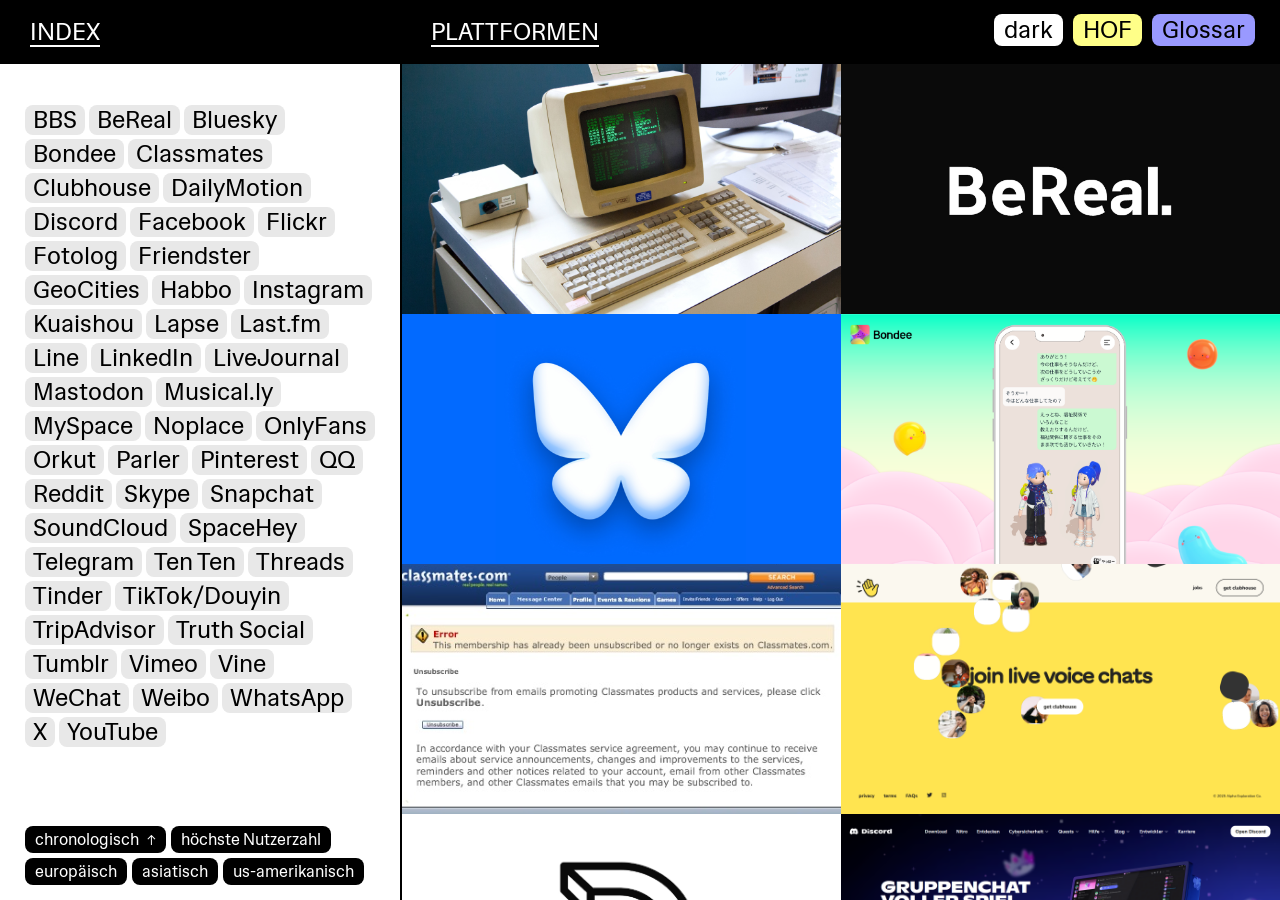
==== commit 30f0a741: "Debugging HOF" ====
--- a/index.html
+++ b/index.html
@@ -1,8 +1,6 @@
 <!DOCTYPE html>
 <html lang="de">
 <html lang="de" data-theme="light">
-
-
 <head>
   <meta charset="UTF-8">
   <title>Social Media Index</title>  
@@ -10,9 +8,10 @@
   <link rel="stylesheet" href="glossar.html">
   <link rel="stylesheet" href="style.css">
   <link rel="stylesheet" href="buttons.css">
+  <link rel="stylesheet" href="resizer.css">
   <script src="scripts/detailspalte-inhalte.js" defer></script>
-  <script src="scripts/verstehe-ich-nicht.js" defer></script>
-  <link href="https://fonts.googleapis.com/css2?family=Hedvig+Letters+Serif&display=swap" rel="stylesheet">
+  <script src="scripts/index.js" defer></script>
+  <script src="scripts/theme-wechsel.js" defer></script>
   <link href="https://fonts.googleapis.com/css2?family=Hedvig+Letters+Sans&display=swap" rel="stylesheet">
 </head>
 
@@ -21,6 +20,8 @@
 
 <body>
   <div class="container">
+
+
 
     <!-- Index -->
     <div class="column" id="col1">
@@ -109,10 +110,13 @@
     </div>
     
 
+
     <!-- Resize Divider -->
     <div class="resize-divider" id="resize-divider"></div>
 
-    <!--  ↓ -->
+
+
+    <!--  Plattformen -->
     <div class="column" id="col2">
       <div class="column-header" id="header2">
         <h2> Plattformen </h2>
@@ -320,8 +324,6 @@
           </div>
       </div> 
     </div>
-
-
 
 
 
@@ -331,18 +333,17 @@
         <button class="close-btn" id="detail-close"> <h1>X</h1></button>
         <h1 id="detail-title">Detail</h1>
       </div>
-      <div class="column-content" id="detail-content">
-      </div>
+      <div class="column-content" id="detail-content"></div>
       <div class="detail-filters">
         <button class="sort-btn filter-btn active" data-filter="all">alles</button>
         <button class="sort-btn filter-btn" data-filter="image">Bild</button>
         <button class="sort-btn filter-btn" data-filter="text">Text</button>
       </div>
     </div>
+
+
+
   </div>
-
-
-
 
 
 
@@ -360,56 +361,6 @@
   </div>
 
 
-
-
-
-
-
-
-
-  <script>
-    // Theme-Button Text je nach Theme aktualisieren
-    function updateThemeButtonText() {
-      const currentTheme = document.documentElement.getAttribute('data-theme');
-      const themeText = document.getElementById('theme-text');
-      const themeTextCol1 = document.getElementById('theme-text-col1');
-      const newText = currentTheme === 'dark' ? 'light' : 'dark';
-      
-      if (themeText) {
-        themeText.textContent = newText;
-      }
-      if (themeTextCol1) {
-        themeTextCol1.textContent = newText;
-      }
-    }
-    
-    // Theme wechseln Funktion
-    function toggleTheme() {
-      const root = document.documentElement;
-      const currentTheme = root.getAttribute('data-theme');
-      const newTheme = currentTheme === 'dark' ? 'light' : 'dark';
-      
-      root.setAttribute('data-theme', newTheme);
-      localStorage.setItem('theme', newTheme);
-      updateThemeButtonText();
-    }
-    
-    // Theme wechseln beim Klick auf theme-button (beide Buttons)
-    document.getElementById('theme-button').addEventListener('click', toggleTheme);
-    document.getElementById('theme-button-col1').addEventListener('click', toggleTheme);
-    
-    // Initial setzen
-    updateThemeButtonText();
-
-      // HOF Button: gehe zu hof.html
-      if (hofButton) {
-        hofButton.addEventListener('click', () => {
-          window.location.href = 'hof.html';
-        });
-      }
-      </script>
-
-
 </body>
 </html>
 
--- a/style.css
+++ b/style.css
@@ -1,26 +1,30 @@
 html,
 body {
   margin: 0;
-  height: 100vh;
-  width: 100vw;
-  overflow-x: hidden;
   font-family: Hedvig Letters Sans;
-  color: #000000;
 }
 
 .container {
   display: grid;
-  grid-template-columns: 3fr 2px 0fr 0px 6fr;
+  grid-template-columns: 1fr 2px 0fr 0px 2fr;
   gap: 0;
   height: 100vh;
   width: 100vw;
-  max-width: 100%;
-  transition: grid-template-columns 0.3s ease;
-}
-
-.column-content {
-  padding: 25px; 
-  overflow-y: scroll;
+  transition: grid-template-columns 0.3s ease; /* Smooth transition when resizing columns */
+}
+
+.column {
+  display: flex;
+  flex-direction: column;
+  overflow-y: auto;
+  border: none;
+  box-sizing: border-box;
+  scrollbar-width: none; 
+  -ms-overflow-style: none;  
+}
+
+.column::-webkit-scrollbar {
+  display: none;
 }
 
 .column-header {
@@ -32,22 +36,10 @@
   margin: 0;
 }
 
-.resize-divider {
-  width: 1.5px;
-  background-color: #000000;
-  position: relative;
-  z-index: 200;
-  margin: 0;
-  padding: 0;
-  cursor: col-resize;
-}
-
-
-
-
-
-
-
+.column-content {
+  padding: 25px; 
+  overflow-y: scroll;
+}
 
 
 
@@ -58,7 +50,6 @@
 
 /* Schrift */
 h1 {
-  font-family: Hedvig Letters Sans;
   margin: 0;
   font-size: 24px;
   line-height: 24px;
@@ -66,8 +57,7 @@
 }
 
 h2 {
-  font-family: Hedvig Letters Sans;
-  margin: 0px;
+  margin: 0;
   font-size: 24px;
   line-height: 44px;
   font-weight: 500;
@@ -78,37 +68,11 @@
 }
 
 p {
-  font-family: Hedvig Letters Sans;
   font-size: 22px;
   line-height: 30px;
   margin: 0;
 }
 
-.index-detail a.sm{
-  font-size: 21px;
- } 
-  
-.gap {
-    height: 1em;
-}
-
-.index-detail p {
-  max-width: 70ch;
-}
-
-.index-detail img {
-  margin-top: 0;
-  margin-bottom: 0.5em;
-}
-
-.index-detail figcaption {
-  margin-top: 0;
-  margin-bottom: 4em;
-}
-
-.index-detail p {
-  margin-bottom: 2em;
-}
 
 .index-detail .info-box {
   display: grid;
@@ -137,10 +101,34 @@
   line-height: 31px;
 }
 
-/* Erstes Element nach a.sm: mehr Abstand nach oben */
-.index-detail .top {
-  margin-top: 2em;
-}
+
+/* Anpassungen für korrekte Abstände Detailspalte */
+.index-detail a.sm{
+  font-size: 21px;
+ } 
+  
+.gap {
+    height: 1em;
+}
+
+.index-detail p {
+  max-width: 70ch;
+}
+
+.index-detail img {
+  margin-top: 0;
+  margin-bottom: 0.5em;
+}
+
+.index-detail figcaption {
+  margin-top: 0;
+  margin-bottom: 4em;
+}
+
+.index-detail p {
+  margin-bottom: 2em;
+}
+
 
 /* Fortsetzungs-Absätze mit Einzug: kein Abstand zum vorherigen p */
 .index-detail p + p.indent {
@@ -166,20 +154,7 @@
 
 
 
-
-
-
-
-
-
-
 /* 1. Spalte */
-#col1 {
-  display: flex;
-  flex-direction: column;
-  height: 100% !important;
-}
-
 #col1 .column-content {
   flex: 1 1 auto;
   overflow-y: auto;
@@ -216,7 +191,7 @@
   font-size: 24px;
   line-height: 30px;
   color: inherit;
-  transition: 0.4s ease;
+  transition: 0.6s ease;
   border: none;
 }
 
@@ -272,13 +247,6 @@
 #timeline li.faded .timeline-item {
   opacity: 0.15;
 }
-
-
-
-
-
-
-
 
 
 
@@ -294,11 +262,7 @@
   grid-template-columns: 1fr 1fr;
   grid-auto-rows: 250px;
   box-sizing: border-box;
-  background-color: #fff;
-}
-
-
-
+}
 
 /* Grid Bilder */
 .dynamic-image {
@@ -308,12 +272,6 @@
   display: block;
 }
 
-.dynamic-image.visible {
-  opacity: 1;
-  height: auto;
-  margin-bottom: 10px;
-}
-
 .grid-item {
   position: relative;
   overflow: hidden;
@@ -325,11 +283,8 @@
   width: 100%;
   height: 100%;
   object-fit: cover;
-  object-position: center;
   display: block;
-  margin: 0;
-  z-index: 1;
-  transition: opacity 1s;
+  transition: 0.05s;
 }
 
 .grid-item .hover-image {
@@ -339,7 +294,6 @@
   left: 0;
   z-index: 2;
   cursor: crosshair;
-    mix-blend-mode: darken;
 }
 
 .grid-item:hover .dynamic-image:not(.hover-image) {
@@ -368,14 +322,7 @@
 
 
 
-
-
-
-
-
-
-
-/* Header1 flexbox für theme-button Positionierung */
+/* Header1 Flexbox für theme-button Positionierung */
 #header1 {
   display: flex;
   align-items: center;
@@ -415,50 +362,6 @@
 [data-theme="dark"] .column-header * {
   color: inherit;
 }
-
-
-
-
-
-
-
-
-
-
-
-
-
-
-
-
-
-/* Underline Klasse (Warum?) */
-.underlined {
-  text-decoration: underline;
-  text-underline-offset: 3px;
-  color: inherit;
-}
-
-
-/* Scrollbar Browser ausblenden */
-.column {
-  display: flex;
-  flex-direction: column;
-  overflow-y: auto;
-  border: none;
-  box-sizing: border-box;
-
-/* Firefox */
-scrollbar-width: none; 
-/* Internet Explorer und Edge */
--ms-overflow-style: none;  
-}
-
-/* Chrome, Safari, Edge (Chromium) */
-.column::-webkit-scrollbar {
-  display: none;
-}
-
 
 
 
@@ -525,24 +428,6 @@
 
 
 
-
-
-
-/* Index Sortierfunktion */
-#col1,
-.column-content {
-  --column-padding: 25px;
-}
-
-
-
-
-
-
-
-
-
-
 /* Themes */
 :root[data-theme='light'] {
   --bg-color: #ffffff;
@@ -558,10 +443,6 @@
   --highlight-text: #f0f;
 }
 
-
-
-
-/* Anwenden der Variablen */
 body {
   background-color: var(--bg-color);
   color: var(--text-color);
@@ -581,63 +462,3 @@
 
 
 
-
-
-/* Inaktivitäts-Hinweis Animation */
-@keyframes resizer-hint {
-  0% { opacity: 1; background-color: #000; }
-  25% { opacity: 1; background-color: #f0f; box-shadow: 0 0 12px 3px rgba(255, 0, 255, 0.322); }
-  100% { opacity: 1; background-color: #000; }
-}
-
-@keyframes resizer-hint-dark {
-  0% { opacity: 1; background-color: #fff; }
-  25% { opacity: 1; background-color: #f0f; box-shadow: 0 0 12px 3px rgba(255, 0, 255, 0.322); }
-  100% { opacity: 1; background-color: #fff; }
-}
-
-.resize-divider.hint-animation {
-  animation: resizer-hint 2s;
-}
-
-[data-theme="dark"] .resize-divider.hint-animation {
-  animation: resizer-hint-dark 2s;
-}
-
-[data-theme="dark"] .resize-divider {
-  background-color: #fff;
-}
-
-/* Erweiterter Klickbereich mit Pseudo-Element */
-.resize-divider::before {
-  content: '';
-  position: absolute;
-  top: 0;
-  bottom: 0;
-  left: -6px;
-  width: 16px;
-  cursor: col-resize;
-}
-
-.resize-divider:hover,
-.resize-divider.active {
-  background-color: #f0f;
-}
-
-[data-theme="dark"] .resize-divider:hover,
-[data-theme="dark"] .resize-divider.active {
-  background-color: #f0f;
-}
-
-/* Verhindert Text-Selektion während des Resizens */
-body.resizing {
-  cursor: col-resize !important;
-  user-select: none;
-  -webkit-user-select: none;
-  -moz-user-select: none;
-  -ms-user-select: none;
-}
-
-body.resizing * {
-  cursor: col-resize !important;
-}
--- a/buttons.css
+++ b/buttons.css
@@ -1,5 +1,4 @@
-
-/* Container für alle Buttons */
+/* Container für Buttons links oben */
 .buttons-container {
   position: fixed;
   top: 0;
@@ -97,6 +96,21 @@
   transition: 0.0s ease;
 }
 
+/* Wiggle Animation */
+@keyframes wiggle {
+   0%, 100% {
+    transform: rotate(4deg);
+   }
+
+   50% {
+    transform: rotate(-4deg);
+   }
+ }
+
+.wiggle {
+  animation: wiggle 0.5s ease;
+}
+
 .index-button {
   z-index: 100;
   cursor: pointer;
@@ -204,13 +218,11 @@
 #sortBar {
   position: sticky;
   bottom: 0;
-  width: calc(100% + calc(var(--column-padding) * 2));
-  padding: 0px var(--column-padding);
   box-sizing: border-box;
   z-index: 50;
   display: flex;
   justify-content: left;
-  align-items: center;
+  align-items: center; 
   gap: 5px;
   flex-wrap: wrap;
   padding: 0px 25px 15px 25px;
--- a/resizer.css
+++ b/resizer.css
@@ -0,0 +1,65 @@
+.resize-divider {
+  width: 1.5px;
+  background-color: #000000;
+  position: relative;
+  z-index: 200;
+  cursor: col-resize;
+}
+
+[data-theme="dark"] .resize-divider {
+  background-color: #fff;
+}
+
+
+
+
+
+
+
+/* Erweiterter Klickbereich mit Pseudo-Element */
+.resize-divider::before {
+  content: '';
+  position: absolute;
+  top: 0;
+  bottom: 0;
+  left: -6px;
+  width: 16px;
+  cursor: col-resize;
+}
+
+.resize-divider:hover,
+.resize-divider.active {
+  background-color: #f0f;
+}
+
+[data-theme="dark"] .resize-divider:hover,
+[data-theme="dark"] .resize-divider.active {
+  background-color: #f0f;
+}
+
+
+
+
+
+
+
+/* Animation Leuchten bei Inaktivität */
+@keyframes resizer-hint {
+  0% { opacity: 1; background-color: #000; }
+  25% { opacity: 1; background-color: #f0f; box-shadow: 0 0 12px 3px rgba(255, 0, 255, 0.322); }
+  100% { opacity: 1; background-color: #000; }
+}
+
+@keyframes resizer-hint-dark {
+  0% { opacity: 1; background-color: #fff; }
+  25% { opacity: 1; background-color: #f0f; box-shadow: 0 0 12px 3px rgba(255, 0, 255, 0.322); }
+  100% { opacity: 1; background-color: #fff; }
+}
+
+.resize-divider.hint-animation {
+  animation: resizer-hint 2s;
+}
+
+[data-theme="dark"] .resize-divider.hint-animation {
+  animation: resizer-hint-dark 2s;
+}
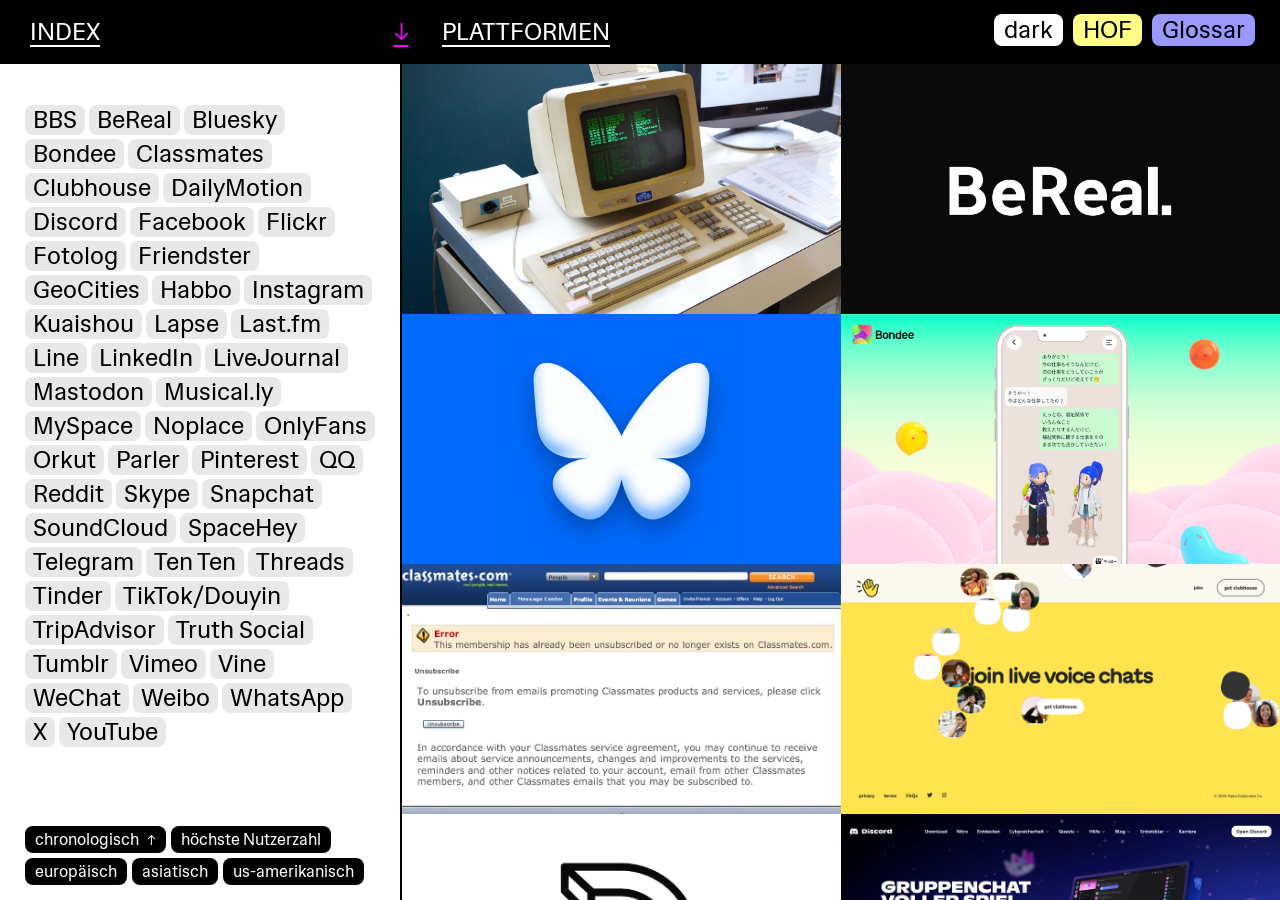
==== commit 82557651: "Debugging JS" ====
--- a/index.html
+++ b/index.html
@@ -9,9 +9,11 @@
   <link rel="stylesheet" href="style.css">
   <link rel="stylesheet" href="buttons.css">
   <link rel="stylesheet" href="resizer.css">
+  <link rel="stylesheet" href="inactivity.css">
   <script src="scripts/detailspalte-inhalte.js" defer></script>
   <script src="scripts/index.js" defer></script>
   <script src="scripts/theme-wechsel.js" defer></script>
+  <script src="scripts/inactivity.js" defer></script>
   <link href="https://fonts.googleapis.com/css2?family=Hedvig+Letters+Sans&display=swap" rel="stylesheet">
 </head>
 
@@ -112,7 +114,11 @@
 
 
     <!-- Resize Divider -->
-    <div class="resize-divider" id="resize-divider"></div>
+    <div class="resize-divider" id="resize-divider">
+          <!-- <div class="move-it"><p style="font-size: 16px; line-height: 14px;"> Move it</p></div> -->
+          <div class="arrow-down"><p style="color: #f0f; font-size: 24px; line-height: 44px; font-weight: 500; text-transform: uppercase; text-decoration: underline;text-underline-offset: 5px;">↓</p></div>
+    </div>
+
 
 
 
--- a/style.css
+++ b/style.css
@@ -4,9 +4,10 @@
   font-family: Hedvig Letters Sans;
 }
 
+
 .container {
   display: grid;
-  grid-template-columns: 1fr 2px 0fr 0px 2fr;
+  grid-template-columns: 1fr 2px 2fr;
   gap: 0;
   height: 100vh;
   width: 100vw;
@@ -19,12 +20,7 @@
   overflow-y: auto;
   border: none;
   box-sizing: border-box;
-  scrollbar-width: none; 
   -ms-overflow-style: none;  
-}
-
-.column::-webkit-scrollbar {
-  display: none;
 }
 
 .column-header {
@@ -39,6 +35,7 @@
 .column-content {
   padding: 25px; 
   overflow-y: scroll;
+  scrollbar-width: none !important;
 }
 
 
@@ -161,7 +158,6 @@
   overscroll-behavior-y: contain;
   display: flex;
   flex-direction: column;
-  scrollbar-width: none;
 }
 
 /* Index */
@@ -264,6 +260,11 @@
   box-sizing: border-box;
 }
 
+#header2 {
+  padding-left: 40px;
+}
+
+
 /* Grid Bilder */
 .dynamic-image {
   opacity: 0;
@@ -372,12 +373,12 @@
 
 /* Detailspalte */
 .detail-column {
-  /* grid-column: 2 / span 2; */
   display: none;
 }
 
 .detail-column.active {
   display: block;
+  scrollbar-width: none !important;
 }
 
 .col-hide {
--- a/resizer.css
+++ b/resizer.css
@@ -1,19 +1,16 @@
+
 .resize-divider {
-  width: 1.5px;
+  width: 2px;
   background-color: #000000;
   position: relative;
   z-index: 200;
   cursor: col-resize;
+  align-content: center;
 }
 
 [data-theme="dark"] .resize-divider {
   background-color: #fff;
 }
-
-
-
-
-
 
 
 /* Erweiterter Klickbereich mit Pseudo-Element */
@@ -22,8 +19,8 @@
   position: absolute;
   top: 0;
   bottom: 0;
-  left: -6px;
-  width: 16px;
+  left: -10px;
+  width: 22px;
   cursor: col-resize;
 }
 
@@ -37,10 +34,55 @@
   background-color: #f0f;
 }
 
+/* .move-it {
+  opacity: 0;
+  display: flex;
+  position: absolute;
+  left: 50%;
+  top: 43%;
+  transform: translate(-50%, -50%);
+  align-items: center;
+  justify-content: center;
+  width: 26px;
+  height: 84px;
+  padding: 0;
+  background: #f0f;
+  border-radius: 8px;
+  color: #000;
+  z-index: 201;
+  text-overflow: clip;
+  writing-mode: vertical-rl;
+}
 
+.resize-divider:hover .move-it,
+.resize-divider.active .move-it {
+  opacity: 1;
+} */
 
+.arrow-down {
+  display: flex;
+  position: absolute;
+  transform: translateX(-50%);
+  left: 50%;
+  top: 10px;
+  align-items: center;
+  justify-content: center;
+  padding: 0;
+  border-radius: 8px;
+  color: #f0f !important;
+  z-index: 201;
+  text-overflow: clip;
+}
 
+.resize-divider:hover .arrow-down,
+.resize-divider.active .arrow-down,
+.detail-column.active .arrow-down {
+  opacity: 0;
+} 
 
+body:has(.detail-column.active) .arrow-down {
+  opacity: 0;
+}
 
 
 /* Animation Leuchten bei Inaktivität */
@@ -49,6 +91,8 @@
   25% { opacity: 1; background-color: #f0f; box-shadow: 0 0 12px 3px rgba(255, 0, 255, 0.322); }
   100% { opacity: 1; background-color: #000; }
 }
+
+
 
 @keyframes resizer-hint-dark {
   0% { opacity: 1; background-color: #fff; }
--- a/inactivity.css
+++ b/inactivity.css
@@ -0,0 +1,74 @@
+.inactivity-overlay {
+  position: fixed;
+  top: 0;
+  left: 0;
+  width: 100vw;
+  height: 100vh;
+  background-color: rgba(0, 0, 255, 0);
+  display: flex;
+  align-items: center;
+  justify-content: center;
+  opacity: 0;
+  pointer-events: none;
+  z-index: 9999;
+  transition: opacity 1s ease, background-color 1s ease;
+}
+
+.inactivity-overlay.active {
+  opacity: 1;
+  background-color: rgba(0, 0, 255, 1);
+  pointer-events: auto;
+}
+
+.inactivity-message {
+  font-size: 150px;
+  line-height: 75vh;
+  font-family: Hedvig Letters Sans, sans-serif;
+  text-transform: uppercase;
+  color: rgb(255, 255, 255);
+  text-align: center;
+  opacity: 0;
+  transition: opacity 4s ease 1s, transform 1s ease 1s;
+  letter-spacing: -2px;
+}
+
+.inactivity-overlay.active .inactivity-message {
+  opacity: 1;
+  transform: translateY(0);
+}
+
+
+
+
+/* Einzelbuchstaben-Animation */
+.inactivity-message span {
+  opacity: 0;
+  display: inline-block;
+  animation: fadeInLetter 2s forwards;
+}
+
+.inactivity-overlay.fading .inactivity-message span {
+  animation: fadeOutLetter 2s backwards;
+}
+
+@keyframes fadeOutLetter {
+  from {
+    opacity: 1;
+    transform: translateY(0);
+  }
+  to {
+    opacity: 0;
+    transform: translateY(200px);
+  }
+}
+
+@keyframes fadeInLetter {
+  from {
+    opacity: 0;
+    transform: translateY(200px);
+  }
+  to {
+    opacity: 1;
+    transform: translateY(0);
+  }
+}
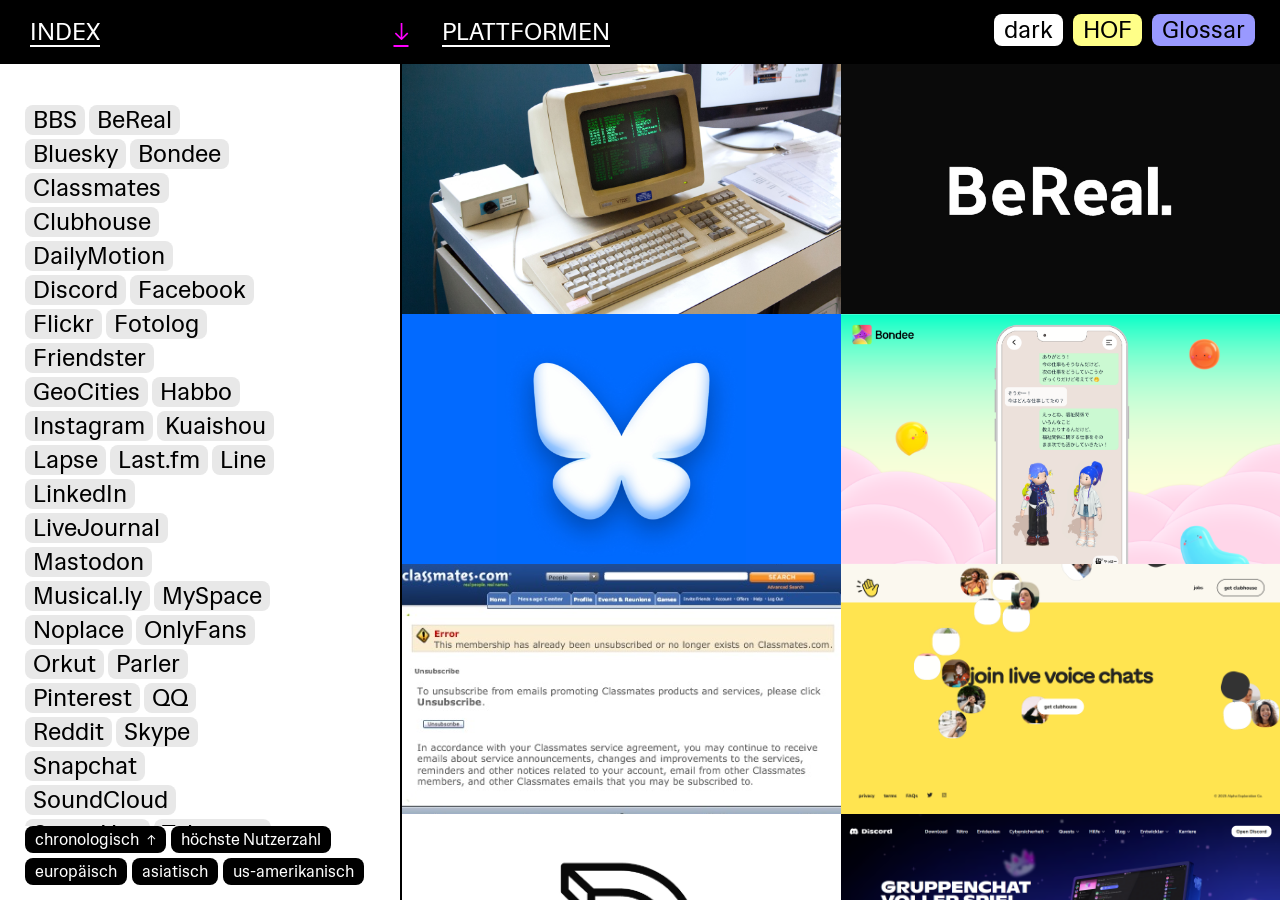
==== commit 5c4eff23: "Inactivity Screen, inhaltliche Ergänzungen, GLossar umgestaltet" ====
--- a/index.html
+++ b/index.html
@@ -342,8 +342,8 @@
       <div class="column-content" id="detail-content"></div>
       <div class="detail-filters">
         <button class="sort-btn filter-btn active" data-filter="all">alles</button>
-        <button class="sort-btn filter-btn" data-filter="image">Bild</button>
-        <button class="sort-btn filter-btn" data-filter="text">Text</button>
+         <button class="sort-btn filter-btn" data-filter="image">Bild</button>
+        <button class="sort-btn filter-btn" data-filter="text">nur Text</button>
       </div>
     </div>
 
--- a/style.css
+++ b/style.css
@@ -7,7 +7,7 @@
 
 .container {
   display: grid;
-  grid-template-columns: 1fr 2px 2fr;
+  grid-template-columns: 1fr 1px 2fr;
   gap: 0;
   height: 100vh;
   width: 100vw;
@@ -98,7 +98,6 @@
   line-height: 31px;
 }
 
-
 /* Anpassungen für korrekte Abstände Detailspalte */
 .index-detail a.sm{
   font-size: 21px;
@@ -164,6 +163,7 @@
 .timeline {
   list-style: none;
   padding: 0;
+  margin-right: 100px;
 }
 
 .timeline.timeline-flow {
@@ -351,6 +351,7 @@
   background-color: #ffffff;
   color: #000000;
 }
+
 [data-theme="dark"] .detail-header {
   border-bottom: 2px solid #fff;
 }
@@ -374,6 +375,7 @@
 /* Detailspalte */
 .detail-column {
   display: none;
+  overscroll-behavior-y: contain;
 }
 
 .detail-column.active {
@@ -428,7 +430,6 @@
 
 
 
-
 /* Themes */
 :root[data-theme='light'] {
   --bg-color: #ffffff;
--- a/buttons.css
+++ b/buttons.css
@@ -76,7 +76,7 @@
 }
 
 .glossar-button:hover {
-  background: rgb(84, 84, 255);
+  background: #55f;
   transition: 0.0s ease;
 }
 
@@ -114,7 +114,7 @@
 .index-button {
   z-index: 100;
   cursor: pointer;
-  background: rgb(255, 255, 255);
+  background: #faf;
   transition: 0.0s ease;
   border-radius: 8px;
   padding: 4px 10px;
@@ -123,9 +123,8 @@
 }
 
 .index-button:hover {
-  background: rgb(0, 0, 0);
-  transition: 0.0s ease;
-  color: #fff !important;
+  background: #f0f;
+  transition: 0.0s ease;
 }
 
 
@@ -225,7 +224,7 @@
   align-items: center; 
   gap: 5px;
   flex-wrap: wrap;
-  padding: 0px 25px 15px 25px;
+  padding: 0px 30px 15px 25px;
   background: #fff;
 }
 
--- a/resizer.css
+++ b/resizer.css
@@ -1,6 +1,5 @@
 
 .resize-divider {
-  width: 2px;
   background-color: #000000;
   position: relative;
   z-index: 200;
@@ -76,7 +75,8 @@
 
 .resize-divider:hover .arrow-down,
 .resize-divider.active .arrow-down,
-.detail-column.active .arrow-down {
+.detail-column.active .arrow-down,
+.resize-divider.hint-animation .arrow-down {
   opacity: 0;
 } 
 
@@ -88,7 +88,7 @@
 /* Animation Leuchten bei Inaktivität */
 @keyframes resizer-hint {
   0% { opacity: 1; background-color: #000; }
-  25% { opacity: 1; background-color: #f0f; box-shadow: 0 0 12px 3px rgba(255, 0, 255, 0.322); }
+  50% { opacity: 1; background-color: #f0f; /* box-shadow: 0 0 12px 3px rgba(255, 0, 255, 0.322); */ }
   100% { opacity: 1; background-color: #000; }
 }
 
@@ -96,7 +96,7 @@
 
 @keyframes resizer-hint-dark {
   0% { opacity: 1; background-color: #fff; }
-  25% { opacity: 1; background-color: #f0f; box-shadow: 0 0 12px 3px rgba(255, 0, 255, 0.322); }
+  50% { opacity: 1; background-color: #f0f; /* box-shadow: 0 0 12px 3px rgba(255, 0, 255, 0.322); */}
   100% { opacity: 1; background-color: #fff; }
 }
 
--- a/inactivity.css
+++ b/inactivity.css
@@ -27,8 +27,6 @@
   text-transform: uppercase;
   color: rgb(255, 255, 255);
   text-align: center;
-  opacity: 0;
-  transition: opacity 4s ease 1s, transform 1s ease 1s;
   letter-spacing: -2px;
 }
 
@@ -44,11 +42,11 @@
 .inactivity-message span {
   opacity: 0;
   display: inline-block;
-  animation: fadeInLetter 2s forwards;
+  animation: fadeInLetter 6s forwards;
 }
 
 .inactivity-overlay.fading .inactivity-message span {
-  animation: fadeOutLetter 2s backwards;
+  animation: fadeOutLetter 6s backwards;
 }
 
 @keyframes fadeOutLetter {
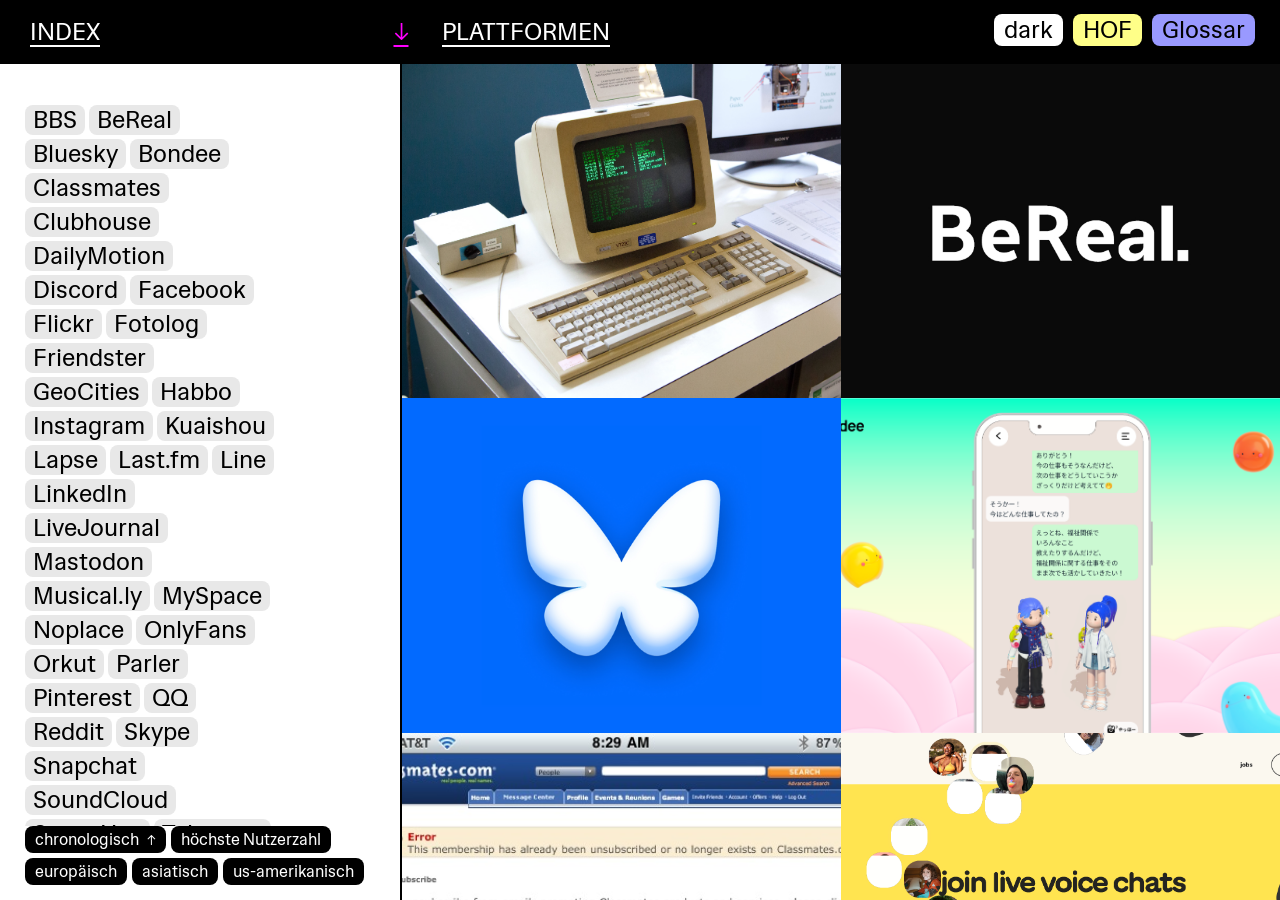
==== commit 4abb3291: "finale Änderungen, Anpassungen für größeren Viewport (Vieles was vorher px war jetzt vh vw diesdas)" ====
--- a/index.html
+++ b/index.html
@@ -1,6 +1,5 @@
 <!DOCTYPE html>
 <html lang="de">
-<html lang="de" data-theme="light">
 <head>
   <meta charset="UTF-8">
   <title>Social Media Index</title>  
@@ -10,10 +9,12 @@
   <link rel="stylesheet" href="buttons.css">
   <link rel="stylesheet" href="resizer.css">
   <link rel="stylesheet" href="inactivity.css">
+  <link rel="stylesheet" href="glossar-links.css">
   <script src="scripts/detailspalte-inhalte.js" defer></script>
+  <script src="scripts/themes.js"></script>
   <script src="scripts/index.js" defer></script>
-  <script src="scripts/theme-wechsel.js" defer></script>
   <script src="scripts/inactivity.js" defer></script>
+  <script src="scripts/glossar-links.js" defer></script>
   <link href="https://fonts.googleapis.com/css2?family=Hedvig+Letters+Sans&display=swap" rel="stylesheet">
 </head>
 
@@ -76,7 +77,7 @@
           <!-- <li><button class="timeline-item" data-id="kik">Kik</button></li> -->
           <li><button class="timeline-item" data-id="telegram">Telegram</button></li>
           <li><button class="timeline-item" data-id="discord">Discord</button></li>
-          <li><button class="timeline-item" data-id="tiktok">TikTok/Douyin</button></li>
+          <li><button class="timeline-item" data-id="tiktok">TikTok</button></li>
           <li><button class="timeline-item" data-id="musically">Musical.ly</button></li>
           <!-- <li><button class="timeline-item" data-id="ello">Ello</button></li> -->
           <!-- <li><button class="timeline-item" data-id="periscope">Periscope</button></li> -->
@@ -342,7 +343,7 @@
       <div class="column-content" id="detail-content"></div>
       <div class="detail-filters">
         <button class="sort-btn filter-btn active" data-filter="all">alles</button>
-         <button class="sort-btn filter-btn" data-filter="image">Bild</button>
+         <button class="sort-btn filter-btn" data-filter="image">nur Bild</button>
         <button class="sort-btn filter-btn" data-filter="text">nur Text</button>
       </div>
     </div>
--- a/style.css
+++ b/style.css
@@ -70,6 +70,12 @@
   margin: 0;
 }
 
+p.small {
+  font-size: 16px;
+  line-height: 22px;
+  margin: 0;
+  color: #999;
+}
 
 .index-detail .info-box {
   display: grid;
@@ -89,7 +95,7 @@
 
 [data-theme="dark"] .index-detail .info-box {
   color: #fff !important;
-  border-bottom: 2px solid #fff !important;
+  border-bottom: 2px solid #fff;
 }
 
 .index-detail .info-box p {
@@ -108,7 +114,11 @@
 }
 
 .index-detail p {
-  max-width: 70ch;
+  max-width: 63ch;
+}
+
+.index-detail p.small {
+  max-width: 43ch;
 }
 
 .index-detail img {
@@ -256,7 +266,7 @@
   padding: 0px !important;
   display: grid;
   grid-template-columns: 1fr 1fr;
-  grid-auto-rows: 250px;
+  grid-auto-rows: 40%;
   box-sizing: border-box;
 }
 
--- a/buttons.css
+++ b/buttons.css
@@ -182,31 +182,11 @@
 
 /* Farbegbung der Links */
 [data-theme="light"] a {
-    color: #00f;
-}
-
-/* Browser :visited deaktiviert - stattdessen Session-basierte .visited Klasse */
-[data-theme="light"] a:visited {
-    color: #00f;
-}
-
-[data-theme="light"] a.visited:not(.hof-button):not(.glossar-button) {
-    color: rgb(35, 0, 162);
-    text-decoration: underline;
+    color: #66f;
 }
 
 [data-theme="dark"] a {
-    color: #75e8ff;
-}
-
-/* Browser :visited deaktiviert - stattdessen Session-basierte .visited Klasse */
-[data-theme="dark"] a:visited {
-    color: #75e8ff;
-}
-
-[data-theme="dark"] a.visited:not(.hof-button):not(.glossar-button) {
-    color: #22acc8;
-    text-decoration: underline;
+    color: #99f;
 }
 
 
--- a/resizer.css
+++ b/resizer.css
@@ -18,8 +18,8 @@
   position: absolute;
   top: 0;
   bottom: 0;
-  left: -10px;
-  width: 22px;
+  left: -1vw;
+  width: 2.3vw;
   cursor: col-resize;
 }
 
--- a/glossar-links.css
+++ b/glossar-links.css
@@ -0,0 +1,19 @@
+.glossar-link {
+  transition: all 0.2s ease;
+  cursor: pointer;
+  color: #000 !important;
+}
+
+[data-theme="dark"] .glossar-link {
+  color: #fff !important;
+}
+
+.glossar-link:hover {
+  text-decoration-color: #66f;
+  color: #66f !important;
+}
+
+[data-theme="dark"] .glossar-link:hover {
+  color: #99f !important;
+  text-decoration-color: #99f;
+}
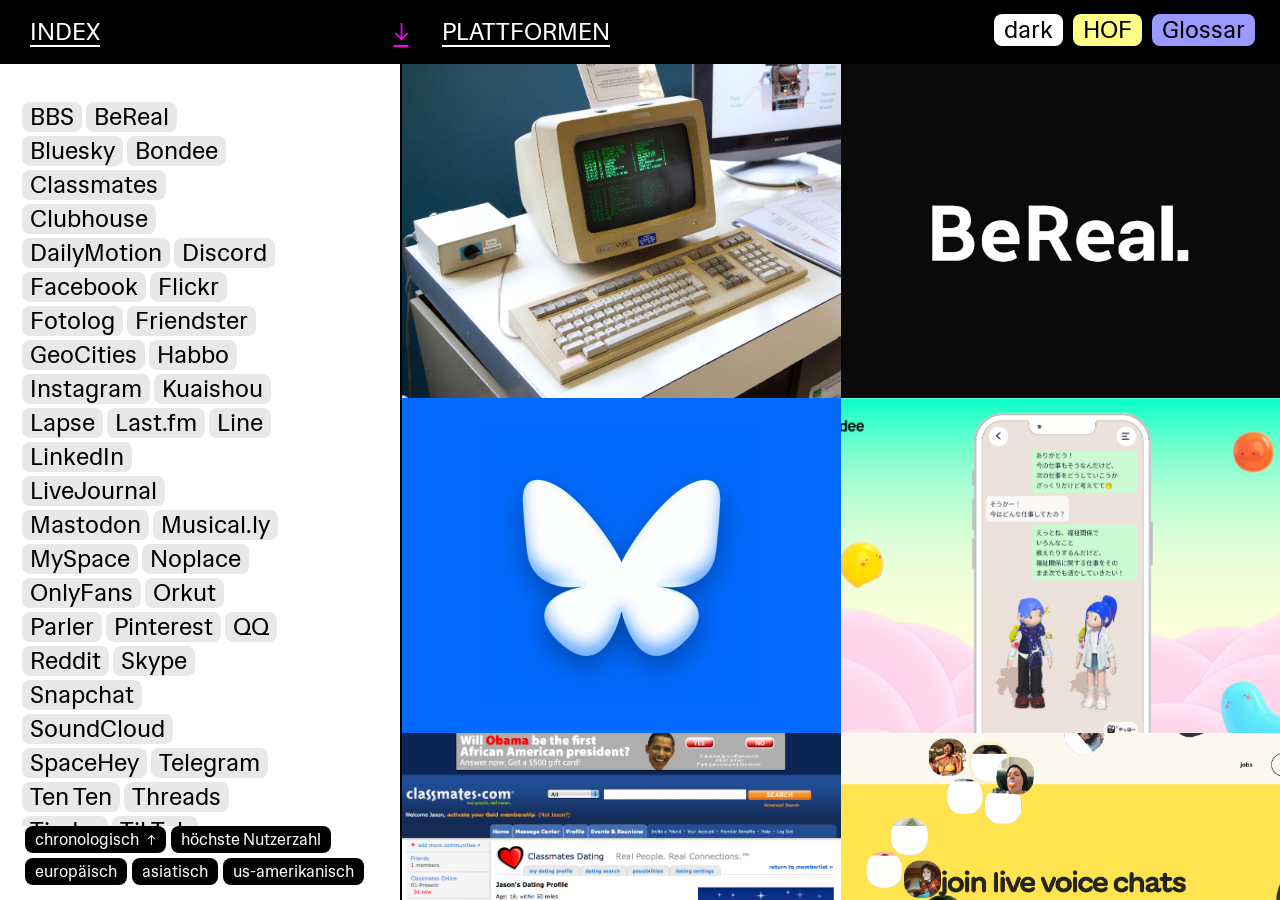
==== commit c05f5ebb: "Einfügen letzter Inhalte Detailspalte" ====
--- a/index.html
+++ b/index.html
@@ -131,35 +131,35 @@
       <div class="column-content" id="grid-container">
           <div class="grid-item" data-id="bbs" data-continent="us">
             <img class="dynamic-image" src="bilder/bbs2.jpg" alt="BBS">
-            <img class="dynamic-image hover-image" src="bilder/bbs4.png" alt="BBS">
+            <img class="dynamic-image hover-image" src="bilder/bbs1.jpg" alt="BBS">
           </div>
           <div class="grid-item" data-id="geocities" data-continent="us">
             <img class="dynamic-image" src="bilder/geocities3.png" alt="GeoCities">
             <img class="dynamic-image hover-image" src="bilder/geocities4.png" alt="GeoCities">
           </div>
           <div class="grid-item" data-id="classmates" data-continent="us">
-            <img class="dynamic-image" src="bilder/classmates1.jpg" alt="Classmates">
-            <img class="dynamic-image hover-image" src="bilder/classmates2.png" alt="Classmates">
+            <img class="dynamic-image" src="bilder/classmates2.png" alt="Classmates">
+            <img class="dynamic-image hover-image" src="bilder/classmates3.png" alt="Classmates">
           </div>
           <div class="grid-item" data-id="livejournal" data-continent="us">
-            <img class="dynamic-image" src="bilder/livejournal2.jpg" alt="LiveJournal">
-            <img class="dynamic-image hover-image" src="bilder/livejournal2.png" alt="LiveJournal">
+            <img class="dynamic-image" src="bilder/livejournal3.jpg" alt="LiveJournal">
+            <img class="dynamic-image hover-image" src="bilder/livejournal2.jpg" alt="LiveJournal">
           </div>
           <div class="grid-item" data-id="qq" data-continent="asia">
             <img class="dynamic-image" src="bilder/qq3.png" alt="QQ">
             <img class="dynamic-image hover-image" src="bilder/qq4.png" alt="QQ">
           </div>
           <div class="grid-item" data-id="tripadvisor" data-continent="us">
-            <img class="dynamic-image" src="bilder/tripadvisor1.jpg" alt="TripAdvisor">
-            <img class="dynamic-image hover-image" src="bilder/tripadvisor2.png" alt="TripAdvisor">
+            <img class="dynamic-image" src="bilder/tripadvisor3.jpg" alt="TripAdvisor">
+            <img class="dynamic-image hover-image" src="bilder/tripadvisor1.jpg" alt="TripAdvisor">
           </div>
           <div class="grid-item" data-id="habbo" data-continent="europe">
             <img class="dynamic-image" src="bilder/habbo1.jpg" alt="Habbo">
             <img class="dynamic-image hover-image" src="bilder/habbo2.png" alt="Habbo">
           </div>
           <div class="grid-item" data-id="friendster" data-continent="us">
-            <img class="dynamic-image" src="bilder/friendster1.jpg" alt="Friendster">
-            <img class="dynamic-image hover-image" src="bilder/friendster2.png" alt="Friendster">
+            <img class="dynamic-image" src="bilder/friendster4.jpg" alt="Friendster">
+            <img class="dynamic-image hover-image" src="bilder/friendster3.jpg" alt="Friendster">
           </div>
           <div class="grid-item" data-id="fotolog" data-continent="south-america">
             <img class="dynamic-image" src="bilder/fotolog3.jpg" alt="Fotolog">
@@ -167,7 +167,7 @@
           </div>
           <div class="grid-item" data-id="lastfm" data-continent="europe">
             <img class="dynamic-image" src="bilder/lastfm.png" alt="Last.fm">
-            <img class="dynamic-image hover-image" src="bilder/lastfm2.png" alt="Last.fm">
+            <img class="dynamic-image hover-image" src="bilder/last.fm2.png" alt="Last.fm">
           </div>
           <div class="grid-item" data-id="linkedin" data-continent="us">
             <img class="dynamic-image" src="bilder/linkedin7.png" alt="LinkedIn">
@@ -183,7 +183,7 @@
           </div>
           <div class="grid-item" data-id="facebook" data-continent="us">
             <img class="dynamic-image" src="bilder/facebook6.jpg" alt="Facebook">
-            <img class="dynamic-image hover-image" src="bilder/facebook12.png" alt="Facebook">
+            <img class="dynamic-image hover-image" src="bilder/facebook1.jpg" alt="Facebook">
           </div>
           <div class="grid-item" data-id="flickr" data-continent="us">
             <img class="dynamic-image" src="bilder/flickr5.jpg" alt="Flickr">
--- a/style.css
+++ b/style.css
@@ -33,12 +33,15 @@
 }
 
 .column-content {
-  padding: 25px; 
+  padding: 1.7vw; 
   overflow-y: scroll;
   scrollbar-width: none !important;
 }
 
-
+/* Chrome, Safari und Opera */
+.column-content::-webkit-scrollbar {
+  display: none;
+}
 
 
 
@@ -386,6 +389,7 @@
 .detail-column {
   display: none;
   overscroll-behavior-y: contain;
+  container-type: inline-size;
 }
 
 .detail-column.active {
@@ -400,6 +404,38 @@
 [data-theme="dark"] .detail-header {
   color: #000000;
 }
+
+
+
+
+.figures-wrapper {
+  display: grid;
+  grid-template-columns: 1fr 1fr;
+  gap: 1vw;
+  margin: 0;
+}
+
+.index-detail figure {
+  margin: 0;
+  box-sizing: border-box;
+}
+
+.index-detail figure img {
+  width: 100%;
+  display: block;
+  height: 300px;
+  object-fit: cover;
+}
+
+@container (max-width: 700px) {
+  .figures-wrapper {
+    grid-template-columns: 1fr;
+    gap: 0;
+  }
+}
+
+
+
 
 .close-btn {
   top: 10px;
